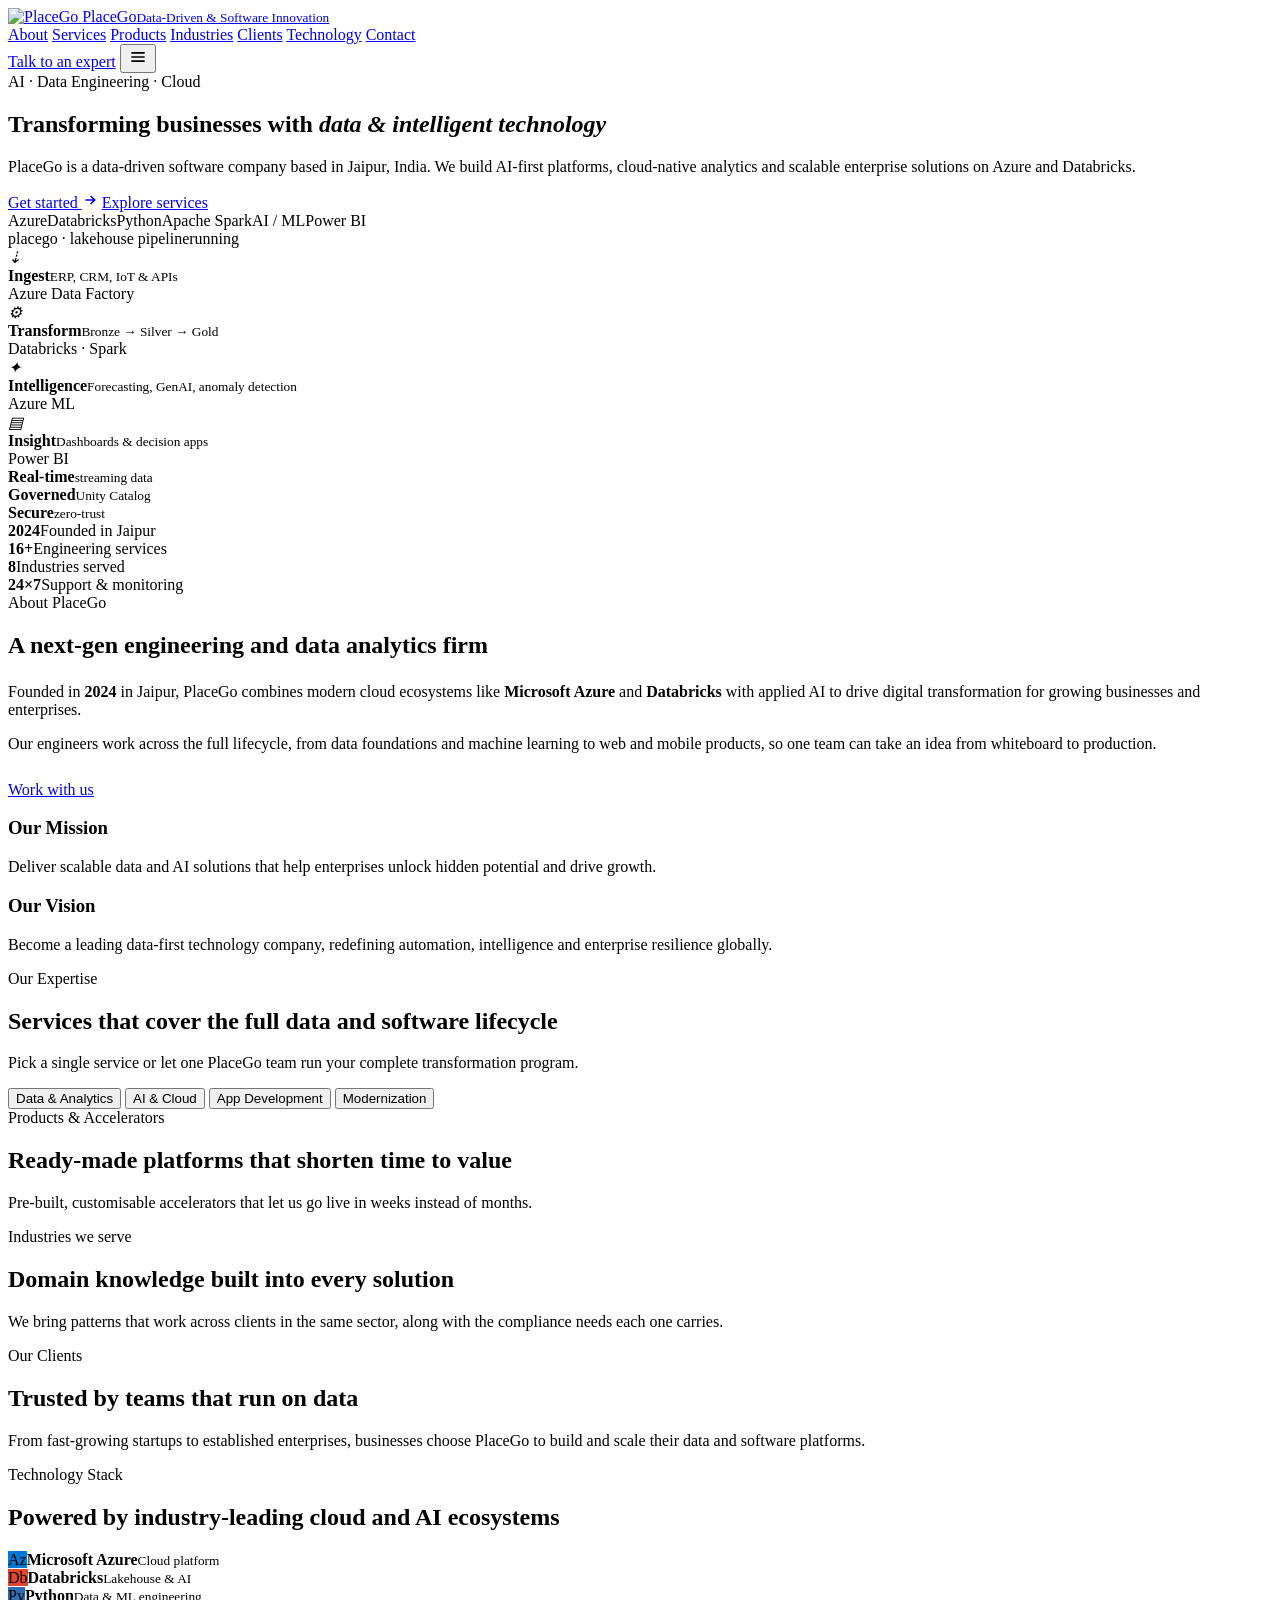
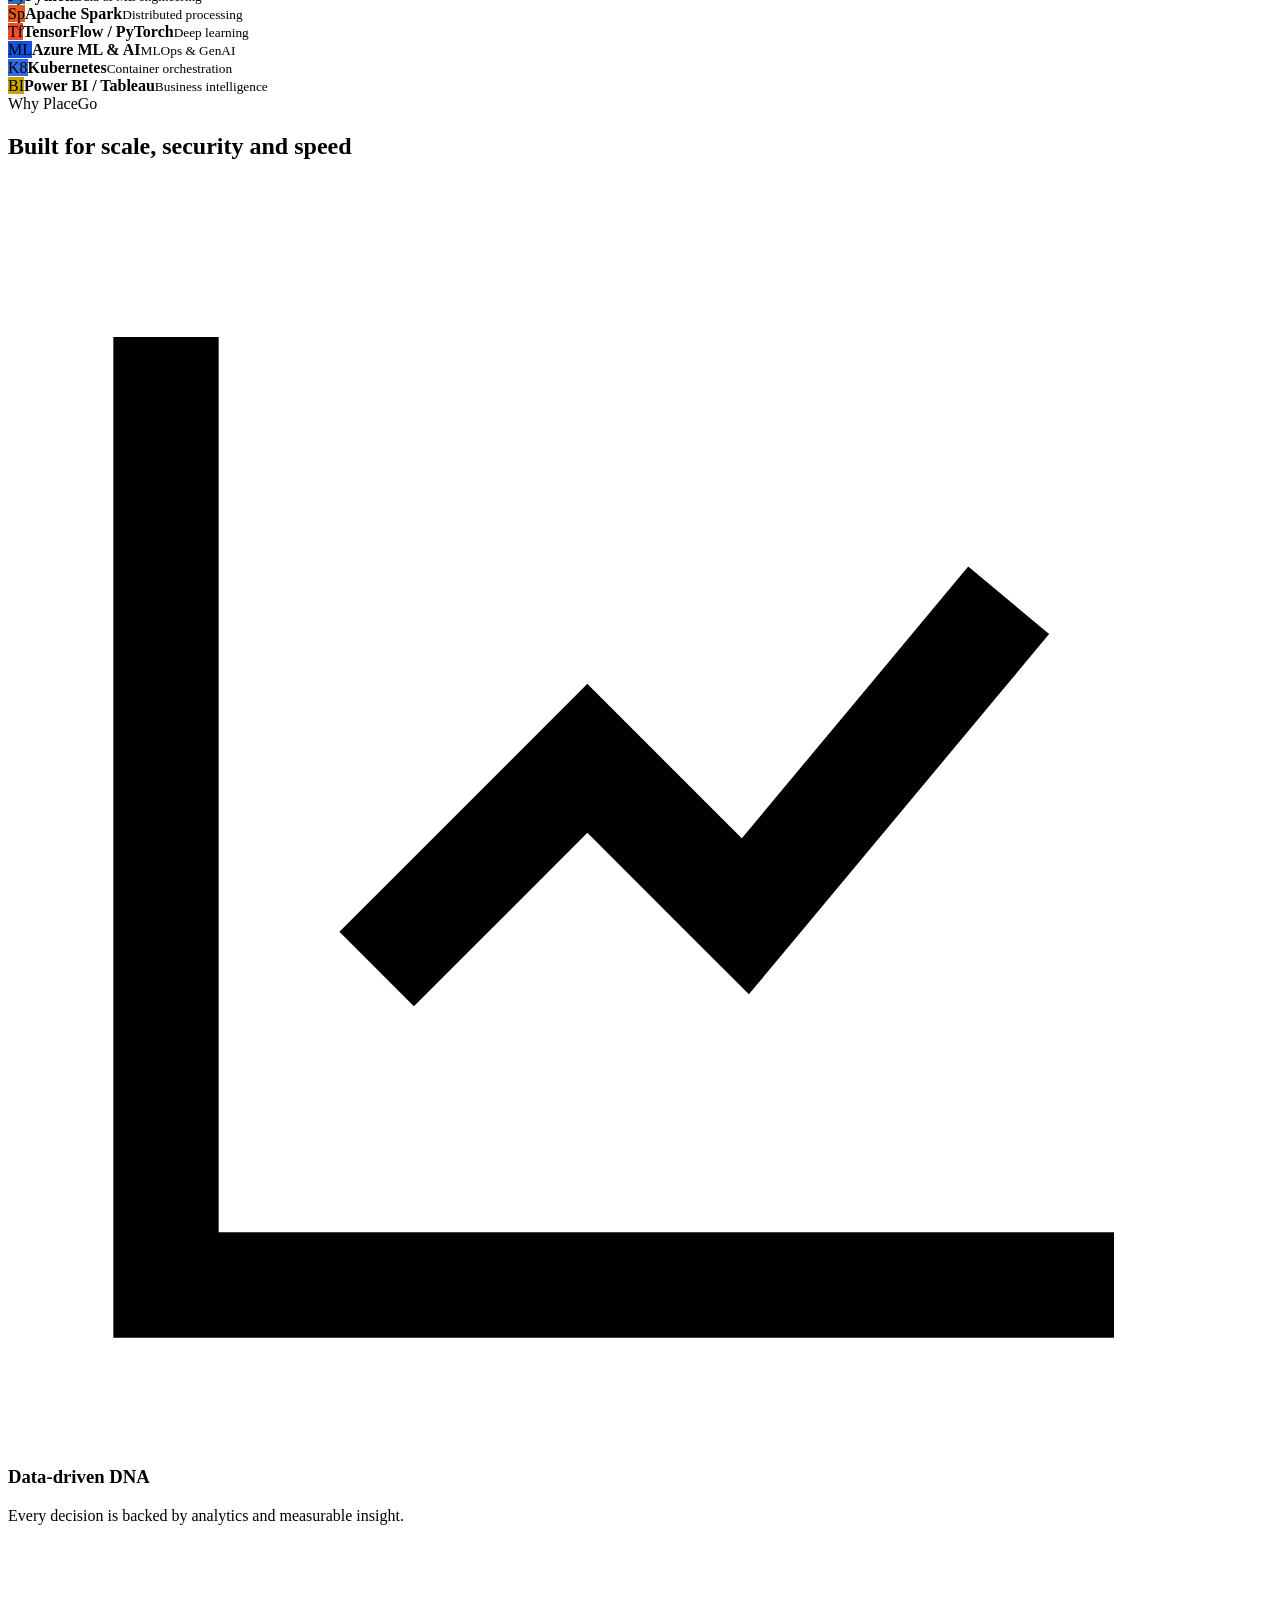
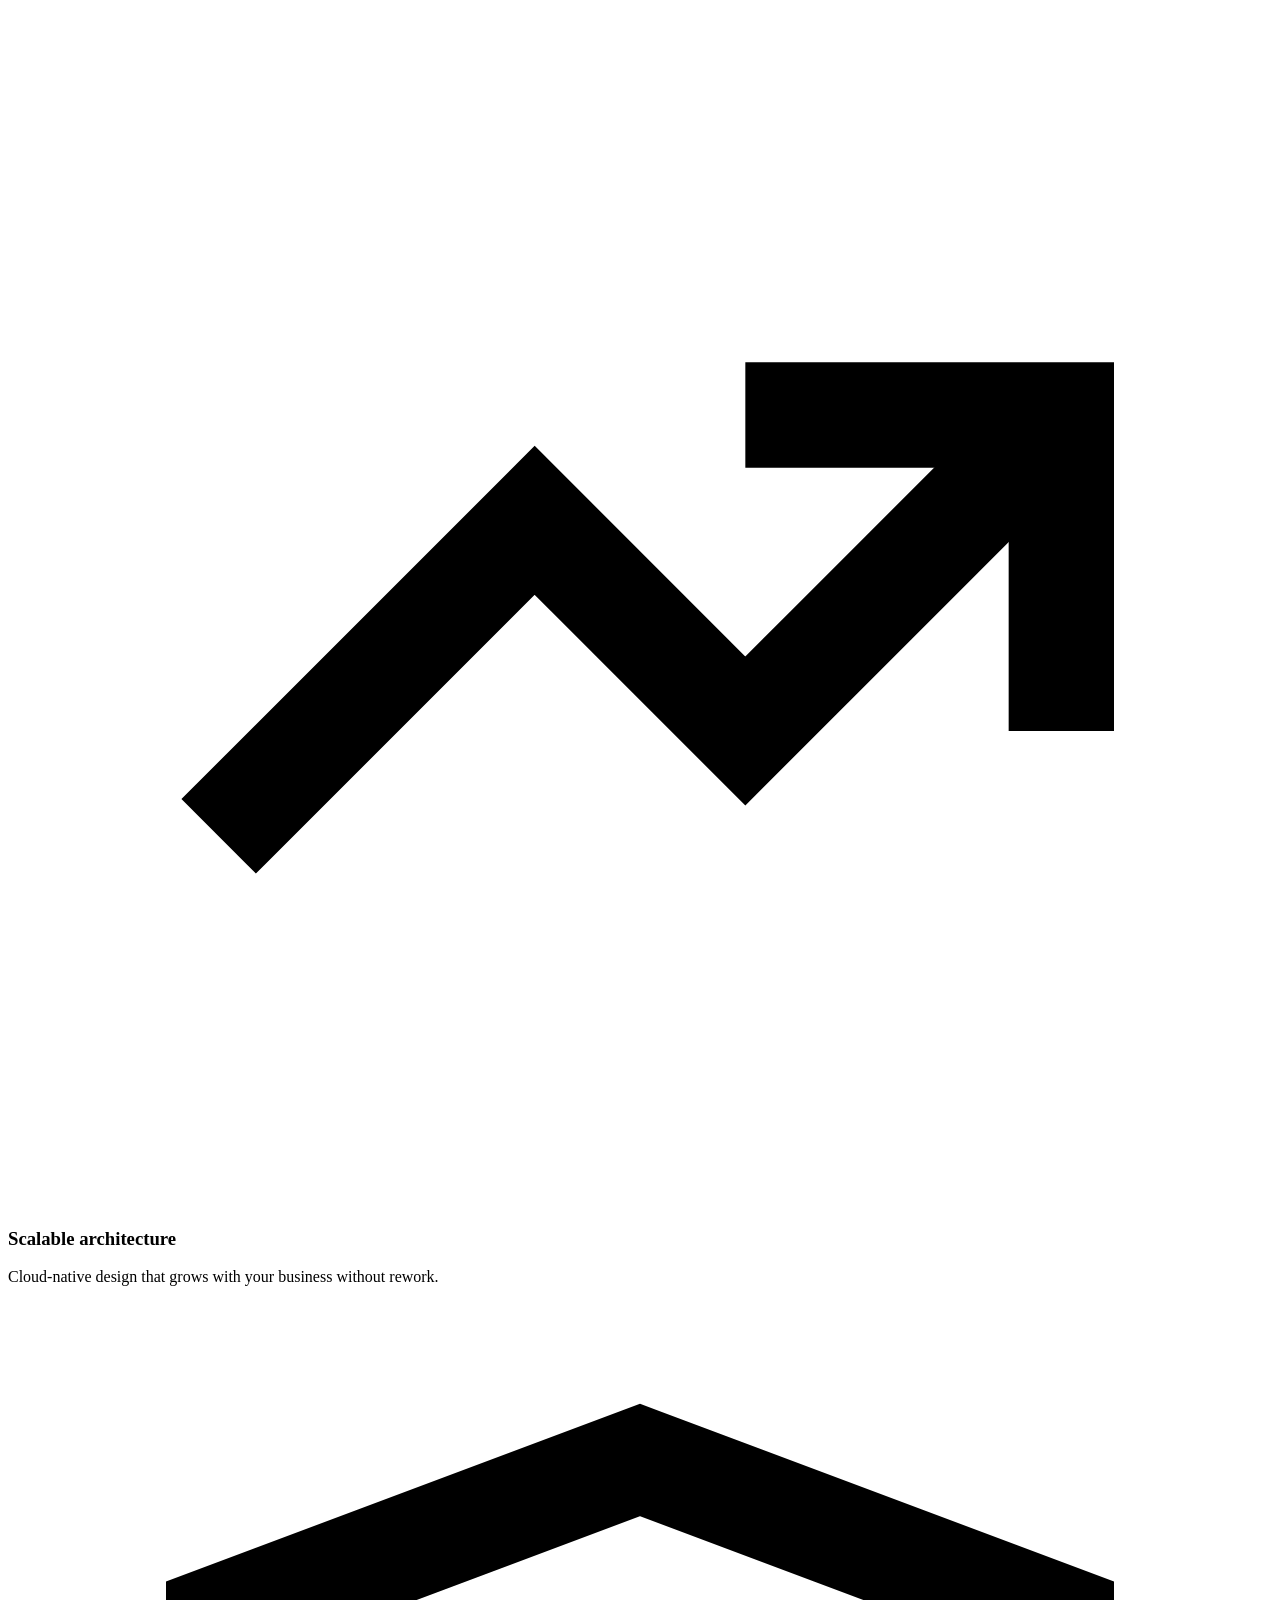
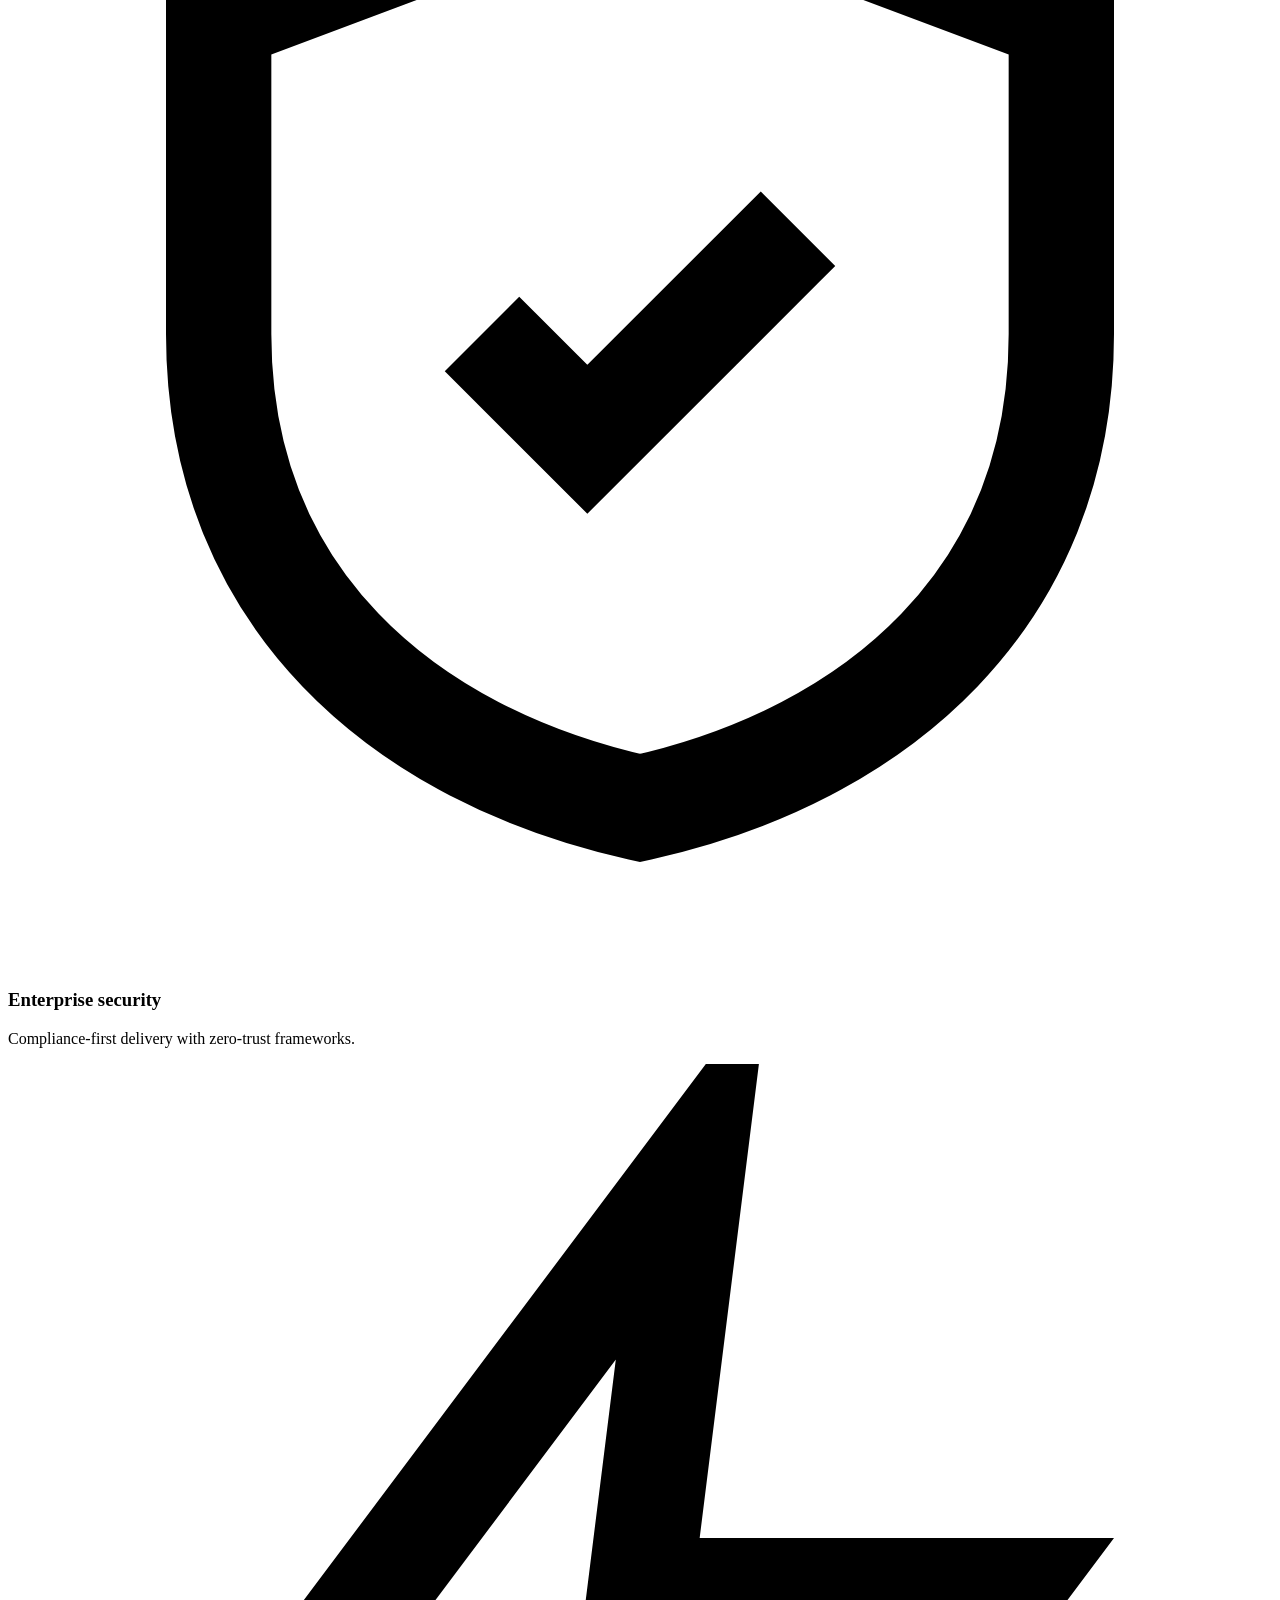
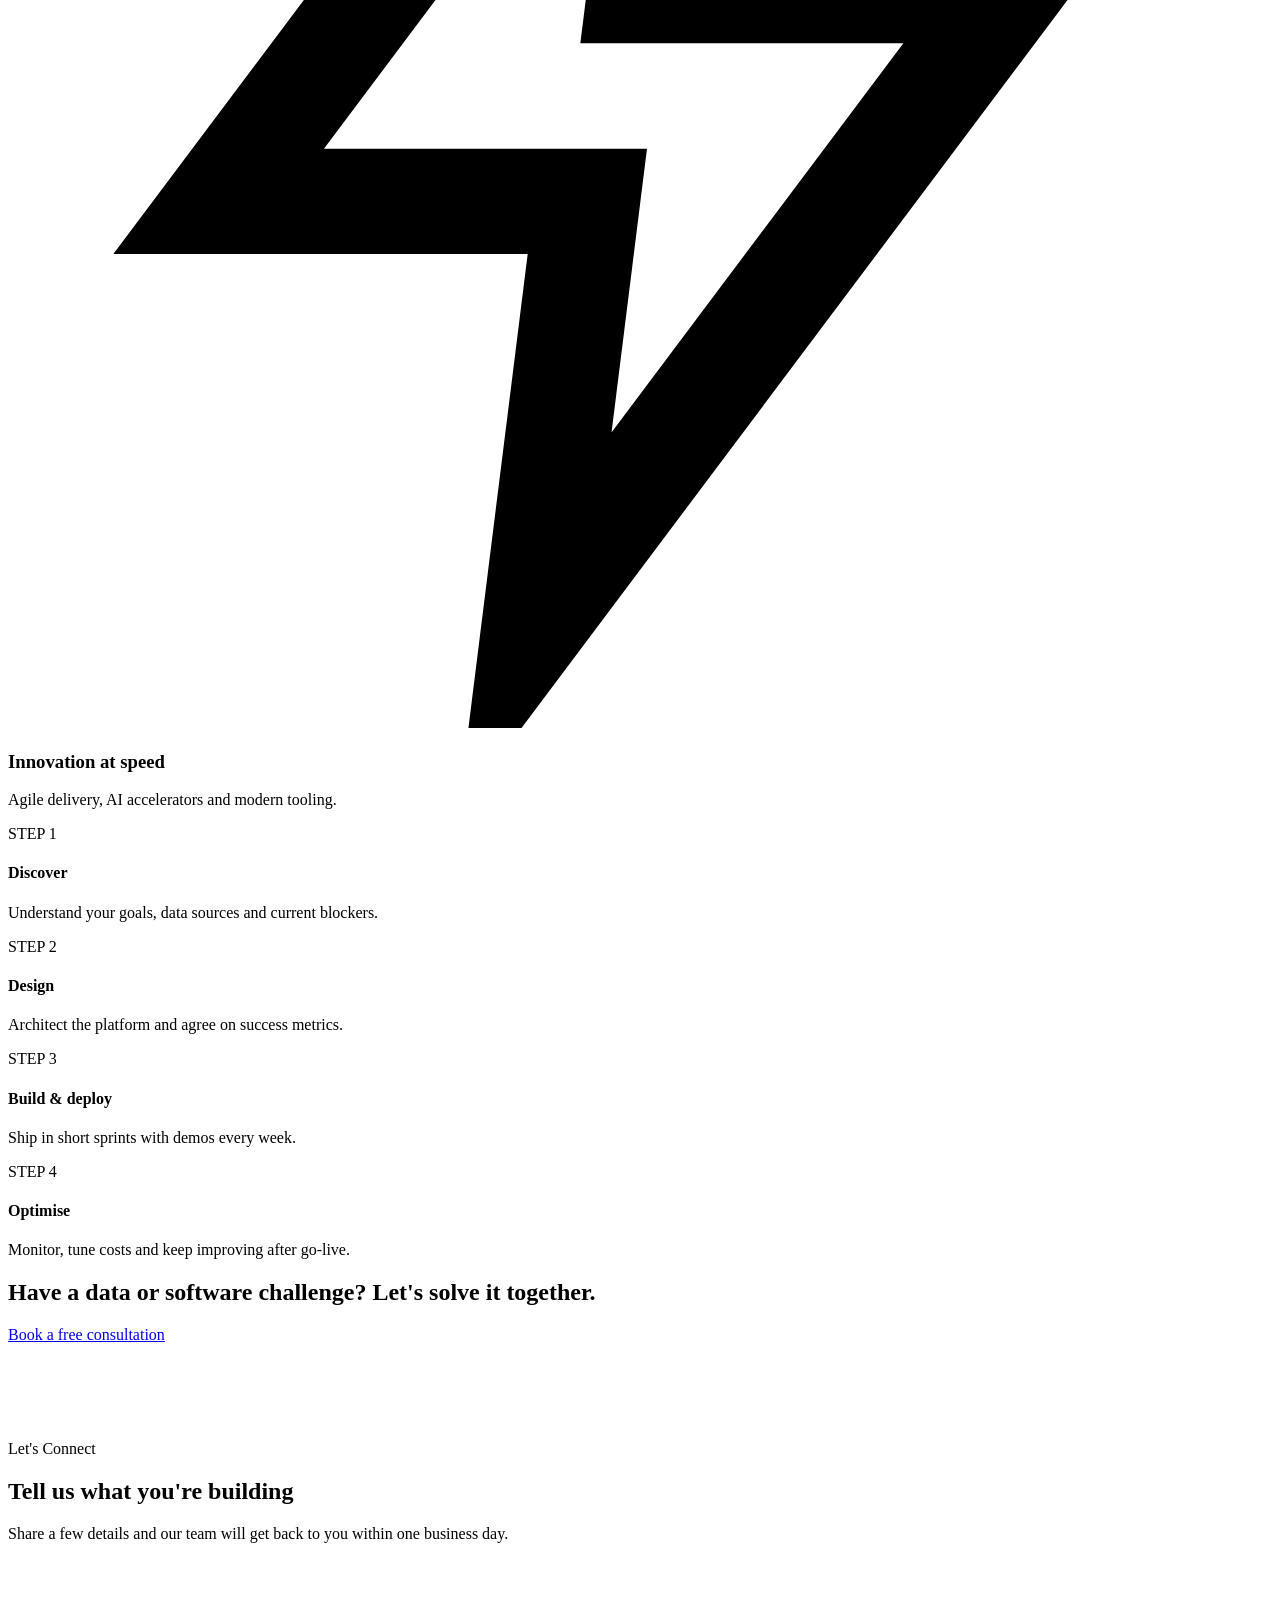
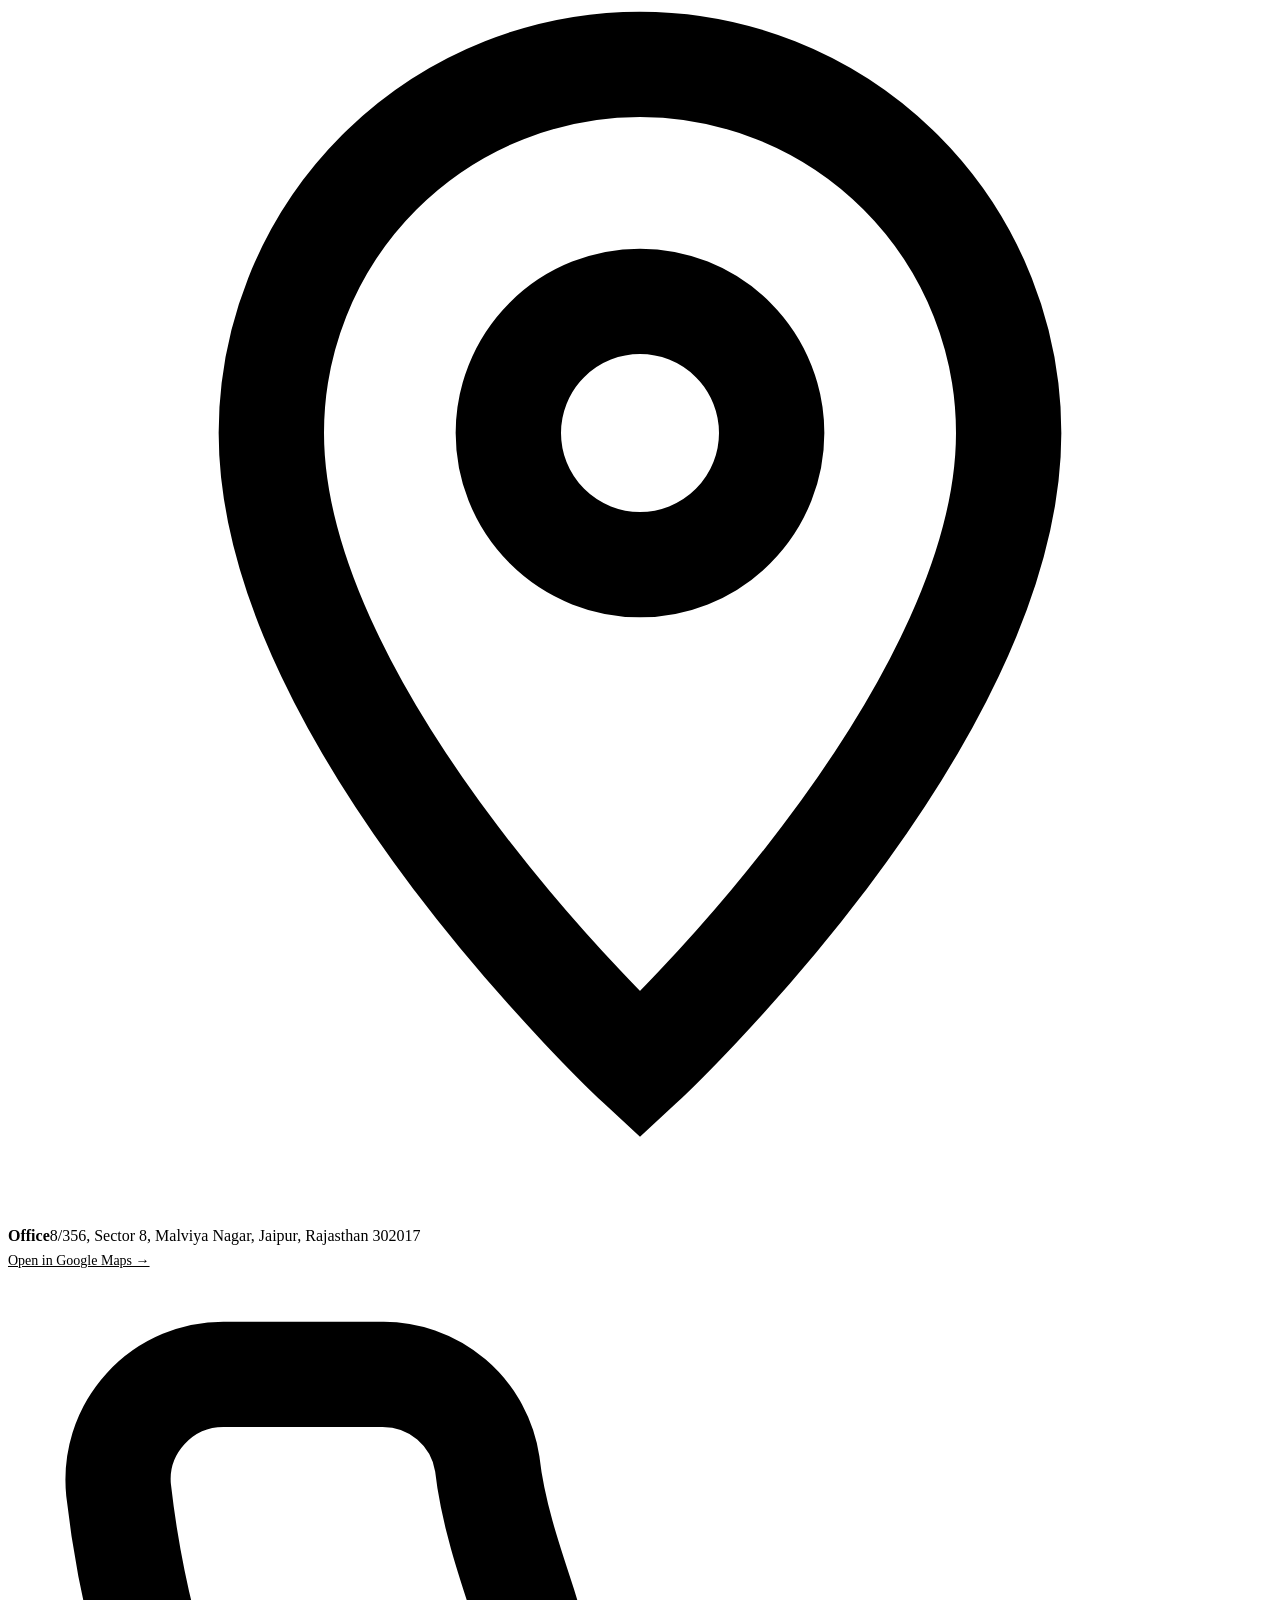
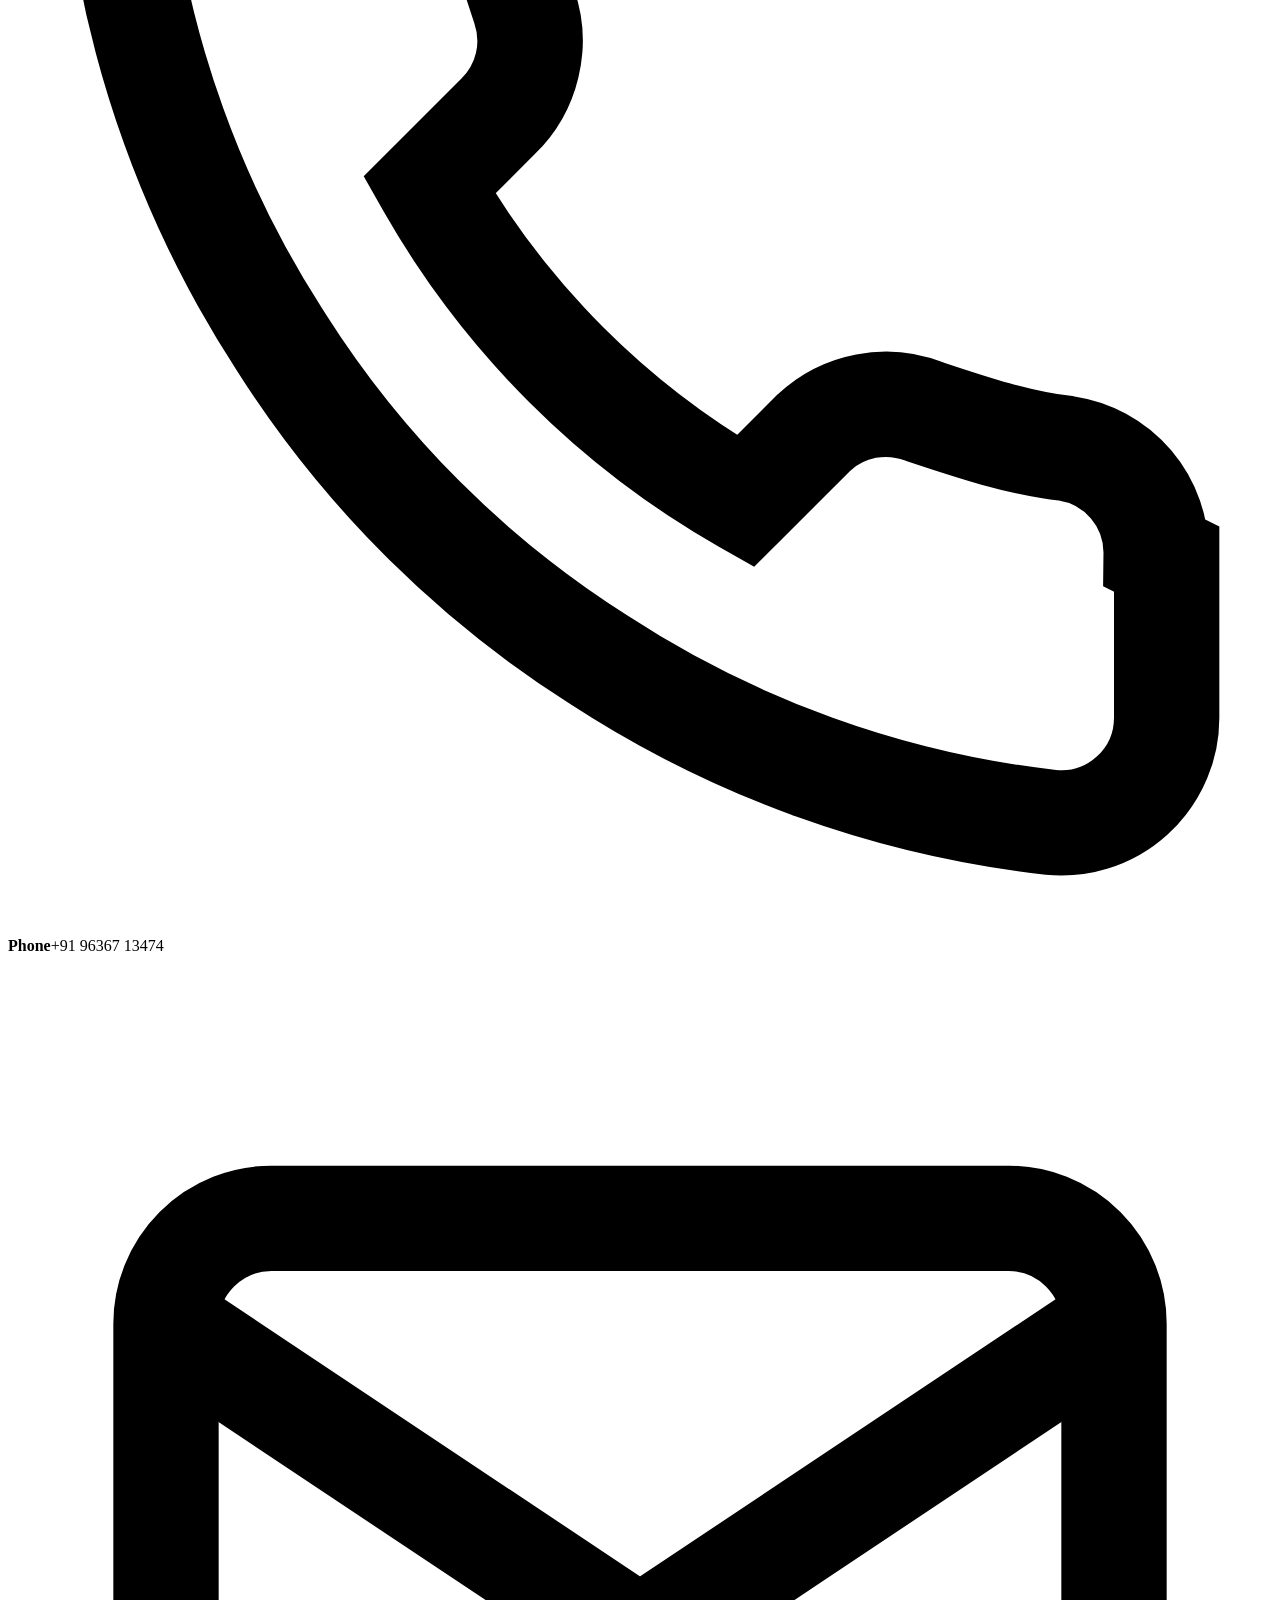
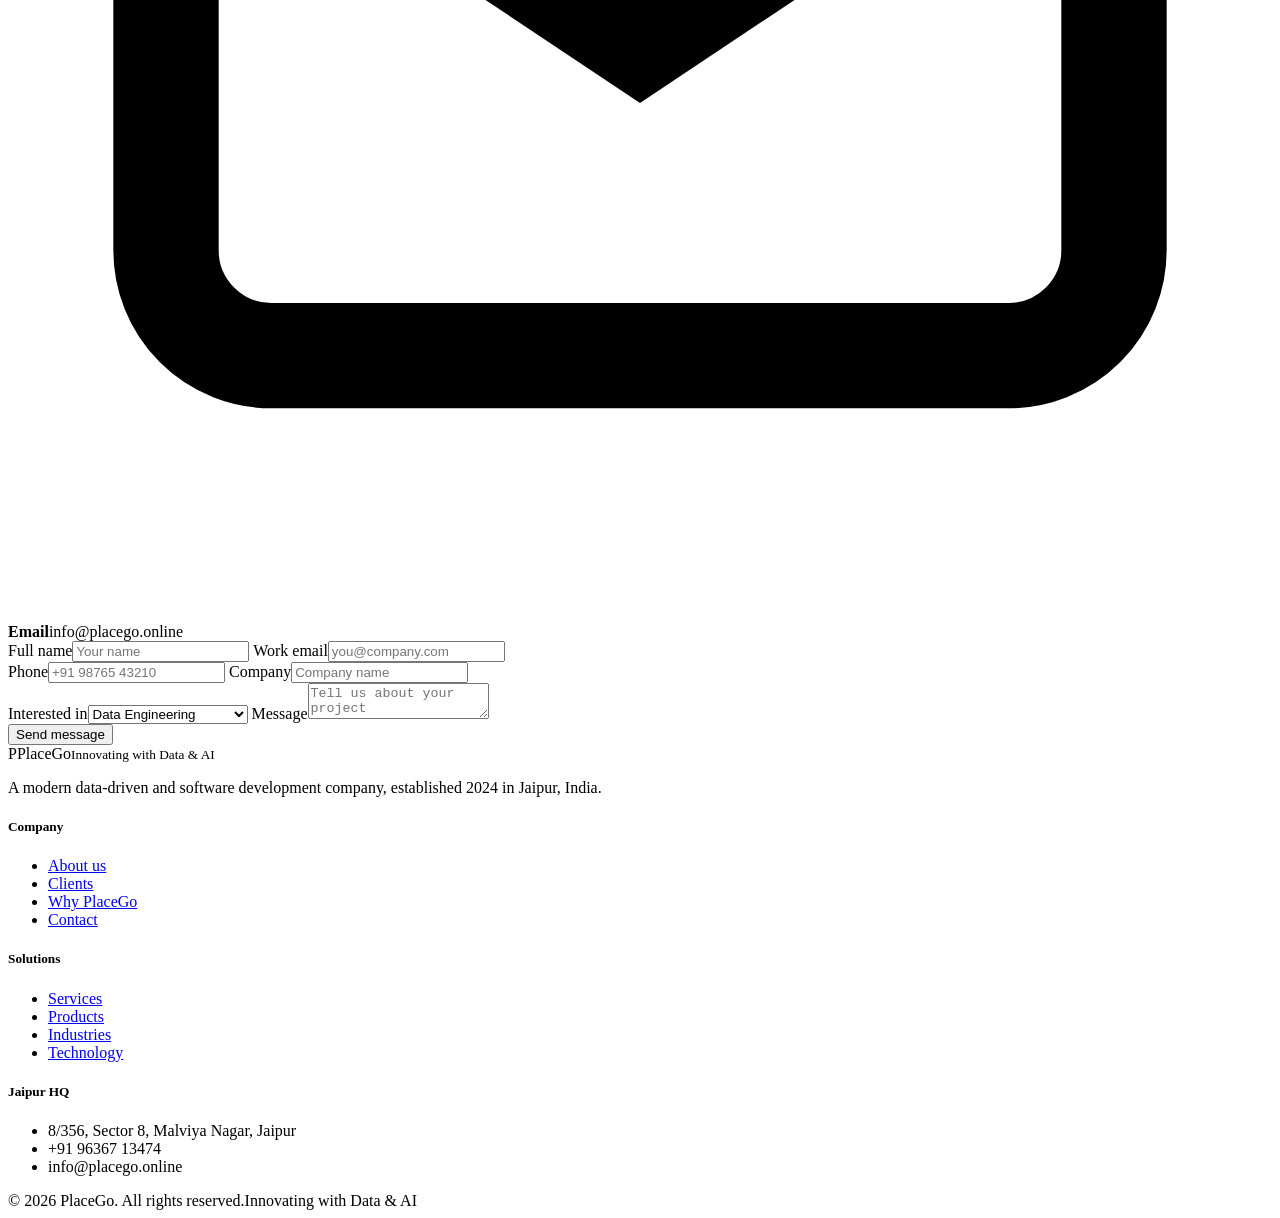
==== index.html @ 92beb4b3 "Add files via upload" ====
<!DOCTYPE html>
<html lang="en">
<head>
<meta charset="UTF-8">
<meta name="viewport" content="width=device-width, initial-scale=1.0">
<title>PlaceGo</title>
<meta name="description" content="PlaceGo is a Jaipur-based data-driven software company offering AI, ML, data engineering, cloud and modern application development services.">
<link rel="preconnect" href="https://fonts.googleapis.com">
<link rel="preconnect" href="https://fonts.gstatic.com" crossorigin>
<link rel="stylesheet" href="https://fonts.googleapis.com/css2?family=Sora:wght@500;600;700;800&family=Plus+Jakarta+Sans:wght@400;500;600;700&family=JetBrains+Mono:wght@500&display=swap">
<link rel="stylesheet" href="css/style.css">
</head>
<body>

<!-- ============ NAV ============ -->
<header class="nav">
  <div class="wrap">
    <a href="#home" class="logo" aria-label="PlaceGo home">
      <img src="assets/logo.png" onerror="this.onerror=null;this.src='https://placego.online/logo.png'" alt="PlaceGo" height="36" style="height:36px;width:auto">
      <span>PlaceGo<small>Data-Driven &amp; Software Innovation</small></span>
    </a>
    <nav class="menu" id="menu">
      <a href="#about">About</a>
      <a href="#services">Services</a>
      <a href="#products">Products</a>
      <a href="#industries">Industries</a>
      <a href="#clients">Clients</a>
      <a href="#tech">Technology</a>
      <a href="#contact">Contact</a>
    </nav>
    <div class="nav-cta">
      <a href="#contact" class="btn btn-primary">Talk to an expert</a>
      <button class="burger" id="burger" aria-label="Open menu" aria-expanded="false">
        <svg width="20" height="20" viewBox="0 0 24 24" fill="none" stroke="currentColor" stroke-width="2"><path d="M4 7h16M4 12h16M4 17h16"/></svg>
      </button>
    </div>
  </div>
</header>

<main>
<!-- ============ HERO ============ -->
<section class="hero" id="home">
  <div class="wrap">
    <div>
      <span class="eyebrow">AI · Data Engineering · Cloud</span>
      <h1>Transforming businesses with <em>data &amp; intelligent technology</em></h1>
      <p class="lead">PlaceGo is a data-driven software company based in Jaipur, India. We build AI-first platforms, cloud-native analytics and scalable enterprise solutions on Azure and Databricks.</p>
      <div class="ctas">
        <a href="#contact" class="btn btn-primary">Get started
          <svg width="16" height="16" viewBox="0 0 24 24" fill="none" stroke="currentColor" stroke-width="2.4"><path d="M5 12h14M13 6l6 6-6 6"/></svg></a>
        <a href="#services" class="btn btn-ghost">Explore services</a>
      </div>
      <div class="chips"><span>Azure</span><span>Databricks</span><span>Python</span><span>Apache Spark</span><span>AI / ML</span><span>Power BI</span></div>
    </div>

    <div class="pipe" aria-label="Illustration of a PlaceGo data pipeline">
      <div class="pipe-top"><span>placego · lakehouse pipeline</span><span class="live">running</span></div>
      <div class="stages">
        <div class="stage"><i>⇣</i><div><b>Ingest</b><small>ERP, CRM, IoT &amp; APIs</small></div><span class="val">Azure Data Factory</span></div>
        <div class="stage"><i>⚙</i><div><b>Transform</b><small>Bronze → Silver → Gold</small></div><span class="val">Databricks · Spark</span></div>
        <div class="stage"><i>✦</i><div><b>Intelligence</b><small>Forecasting, GenAI, anomaly detection</small></div><span class="val">Azure ML</span></div>
        <div class="stage"><i>▤</i><div><b>Insight</b><small>Dashboards &amp; decision apps</small></div><span class="val">Power BI</span></div>
      </div>
      <div class="pipe-foot">
        <div><b>Real-time</b><small>streaming data</small></div>
        <div><b>Governed</b><small>Unity Catalog</small></div>
        <div><b>Secure</b><small>zero-trust</small></div>
      </div>
    </div>
  </div>
</section>

<!-- ============ STATS ============ -->
<section class="stats" aria-label="Company highlights">
  <div class="wrap">
    <div class="stat"><b>2024</b><span>Founded in Jaipur</span></div>
    <div class="stat"><b>16+</b><span>Engineering services</span></div>
    <div class="stat"><b>8</b><span>Industries served</span></div>
    <div class="stat"><b>24×7</b><span>Support &amp; monitoring</span></div>
  </div>
</section>

<!-- ============ ABOUT ============ -->
<section class="sec" id="about">
  <div class="wrap about-grid">
    <div>
      <div class="sec-head" style="margin-bottom:24px">
        <span class="eyebrow">About PlaceGo</span>
        <h2>A next-gen engineering and data analytics firm</h2>
      </div>
      <div class="about-copy">
        <p>Founded in <strong>2024</strong> in Jaipur, PlaceGo combines modern cloud ecosystems like <strong>Microsoft Azure</strong> and <strong>Databricks</strong> with applied AI to drive digital transformation for growing businesses and enterprises.</p>
        <p>Our engineers work across the full lifecycle, from data foundations and machine learning to web and mobile products, so one team can take an idea from whiteboard to production.</p>
      </div>
      <div style="margin-top:28px"><a href="#contact" class="btn btn-outline">Work with us</a></div>
    </div>
    <div class="mv">
      <div class="mv-card dark">
        <h3>Our Mission</h3>
        <p>Deliver scalable data and AI solutions that help enterprises unlock hidden potential and drive growth.</p>
      </div>
      <div class="mv-card">
        <h3>Our Vision</h3>
        <p>Become a leading data-first technology company, redefining automation, intelligence and enterprise resilience globally.</p>
      </div>
    </div>
  </div>
</section>

<!-- ============ SERVICES ============ -->
<section class="sec services" id="services">
  <div class="wrap">
    <div class="sec-head">
      <span class="eyebrow">Our Expertise</span>
      <h2>Services that cover the full data and software lifecycle</h2>
      <p>Pick a single service or let one PlaceGo team run your complete transformation program.</p>
    </div>
    <div class="tabs" role="tablist" aria-label="Service categories">
      <button class="tab" role="tab" aria-selected="true" data-tab="data">Data &amp; Analytics</button>
      <button class="tab" role="tab" aria-selected="false" data-tab="ai">AI &amp; Cloud</button>
      <button class="tab" role="tab" aria-selected="false" data-tab="app">App Development</button>
      <button class="tab" role="tab" aria-selected="false" data-tab="mod">Modernization</button>
    </div>
    <div id="svc-panels"></div>
  </div>
</section>

<!-- ============ PRODUCTS ============ -->
<section class="sec" id="products">
  <div class="wrap">
    <div class="sec-head">
      <span class="eyebrow">Products &amp; Accelerators</span>
      <h2>Ready-made platforms that shorten time to value</h2>
      <p>Pre-built, customisable accelerators that let us go live in weeks instead of months.</p>
    </div>
    <div class="prod-grid" id="prod-grid"></div>
  </div>
</section>

<!-- ============ INDUSTRIES ============ -->
<section class="sec industries" id="industries">
  <div class="wrap">
    <div class="sec-head">
      <span class="eyebrow">Industries we serve</span>
      <h2>Domain knowledge built into every solution</h2>
      <p>We bring patterns that work across clients in the same sector, along with the compliance needs each one carries.</p>
    </div>
    <div class="ind-grid" id="ind-grid"></div>
  </div>
</section>

<!-- ============ CLIENTS ============ -->
<section class="sec" id="clients">
  <div class="wrap">
    <div class="sec-head">
      <span class="eyebrow">Our Clients</span>
      <h2>Trusted by teams that run on data</h2>
      <p>From fast-growing startups to established enterprises, businesses choose PlaceGo to build and scale their data and software platforms.</p>
    </div>
  </div>
  <div class="marquee" aria-label="Client logos">
    <div class="marquee-track" id="clients-track"></div>
  </div>
  <div class="wrap">
        <div class="quote-grid" id="quote-grid"></div>
  </div>
</section>

<!-- ============ TECH ============ -->
<section class="sec tech" id="tech">
  <div class="wrap">
    <div class="sec-head">
      <span class="eyebrow">Technology Stack</span>
      <h2>Powered by industry-leading cloud and AI ecosystems</h2>
    </div>
    <div class="tech-grid">
      <div class="tech-item"><span class="dot" style="background:#0078D4">Az</span><span><b>Microsoft Azure</b><small>Cloud platform</small></span></div>
      <div class="tech-item"><span class="dot" style="background:#E2462F">Db</span><span><b>Databricks</b><small>Lakehouse &amp; AI</small></span></div>
      <div class="tech-item"><span class="dot" style="background:#2F6DB5">Py</span><span><b>Python</b><small>Data &amp; ML engineering</small></span></div>
      <div class="tech-item"><span class="dot" style="background:#E25A1C">Sp</span><span><b>Apache Spark</b><small>Distributed processing</small></span></div>
      <div class="tech-item"><span class="dot" style="background:#EE4C2C">Tf</span><span><b>TensorFlow / PyTorch</b><small>Deep learning</small></span></div>
      <div class="tech-item"><span class="dot" style="background:#1453E0">ML</span><span><b>Azure ML &amp; AI</b><small>MLOps &amp; GenAI</small></span></div>
      <div class="tech-item"><span class="dot" style="background:#326CE5">K8</span><span><b>Kubernetes</b><small>Container orchestration</small></span></div>
      <div class="tech-item"><span class="dot" style="background:#C9A400">BI</span><span><b>Power BI / Tableau</b><small>Business intelligence</small></span></div>
    </div>
  </div>
</section>

<!-- ============ WHY ============ -->
<section class="sec" id="why">
  <div class="wrap">
    <div class="sec-head">
      <span class="eyebrow">Why PlaceGo</span>
      <h2>Built for scale, security and speed</h2>
    </div>
    <div class="why-grid">
      <div class="why"><div class="ico"><svg viewBox="0 0 24 24" fill="none" stroke="currentColor" stroke-width="2"><path d="M3 3v18h18"/><path d="M7 15l4-4 3 3 5-6"/></svg></div><h3>Data-driven DNA</h3><p>Every decision is backed by analytics and measurable insight.</p></div>
      <div class="why"><div class="ico"><svg viewBox="0 0 24 24" fill="none" stroke="currentColor" stroke-width="2"><path d="M4 17l6-6 4 4 6-6"/><path d="M14 9h6v6"/></svg></div><h3>Scalable architecture</h3><p>Cloud-native design that grows with your business without rework.</p></div>
      <div class="why"><div class="ico"><svg viewBox="0 0 24 24" fill="none" stroke="currentColor" stroke-width="2"><path d="M12 3l8 3v6c0 5-3.5 8-8 9-4.5-1-8-4-8-9V6z"/><path d="M9 12l2 2 4-4"/></svg></div><h3>Enterprise security</h3><p>Compliance-first delivery with zero-trust frameworks.</p></div>
      <div class="why"><div class="ico"><svg viewBox="0 0 24 24" fill="none" stroke="currentColor" stroke-width="2"><path d="M13 2L4 14h7l-1 8 9-12h-7z"/></svg></div><h3>Innovation at speed</h3><p>Agile delivery, AI accelerators and modern tooling.</p></div>
    </div>

    <div class="process" aria-label="How we work">
      <div class="step"><span class="n">STEP 1</span><h4>Discover</h4><p>Understand your goals, data sources and current blockers.</p></div>
      <div class="step"><span class="n">STEP 2</span><h4>Design</h4><p>Architect the platform and agree on success metrics.</p></div>
      <div class="step"><span class="n">STEP 3</span><h4>Build &amp; deploy</h4><p>Ship in short sprints with demos every week.</p></div>
      <div class="step"><span class="n">STEP 4</span><h4>Optimise</h4><p>Monitor, tune costs and keep improving after go-live.</p></div>
    </div>
  </div>
</section>

<!-- ============ CTA ============ -->
<section style="padding-block:0 96px">
  <div class="wrap">
    <div class="cta-band">
      <h2>Have a data or software challenge? Let's solve it together.</h2>
      <a href="#contact" class="btn">Book a free consultation</a>
    </div>
  </div>
</section>

<!-- ============ CONTACT ============ -->
<section class="sec services" id="contact">
  <div class="wrap">
    <div class="sec-head">
      <span class="eyebrow">Let's Connect</span>
      <h2>Tell us what you're building</h2>
      <p>Share a few details and our team will get back to you within one business day.</p>
    </div>
    <div class="contact-grid">
      <div class="info">
        <div class="info-row"><span class="ico"><svg viewBox="0 0 24 24" fill="none" stroke="currentColor" stroke-width="2"><path d="M12 21s-7-6.5-7-12a7 7 0 1 1 14 0c0 5.5-7 12-7 12z"/><circle cx="12" cy="9" r="2.5"/></svg></span><div><b>Office</b><span>8/356, Sector 8, Malviya Nagar, Jaipur, Rajasthan 302017</span><div style="margin-top:6px"><a href="https://maps.google.com/?q=8/356+Sector+8+Malviya+Nagar+Jaipur" target="_blank" rel="noopener" style="color:var(--blue);font-size:14px;user-select:auto">Open in Google Maps →</a></div></div></div>
        <div class="info-row"><span class="ico"><svg viewBox="0 0 24 24" fill="none" stroke="currentColor" stroke-width="2"><path d="M22 16.9v3a2 2 0 0 1-2.2 2 19.8 19.8 0 0 1-8.6-3.1 19.5 19.5 0 0 1-6-6A19.8 19.8 0 0 1 2.1 4.2 2 2 0 0 1 4.1 2h3a2 2 0 0 1 2 1.7c.1.9.4 1.8.7 2.7a2 2 0 0 1-.5 2.1L8 9.8a16 16 0 0 0 6 6l1.3-1.3a2 2 0 0 1 2.1-.4c.9.3 1.8.6 2.7.7a2 2 0 0 1 1.7 2z"/></svg></span><div><b>Phone</b><span>+91 96367 13474</span></div></div>
        <div class="info-row"><span class="ico"><svg viewBox="0 0 24 24" fill="none" stroke="currentColor" stroke-width="2"><rect x="3" y="5" width="18" height="14" rx="2"/><path d="M3 7l9 6 9-6"/></svg></span><div><b>Email</b><span>info@placego.online</span></div></div>
      </div>
      <form class="card" id="contact-form" novalidate>
        <div class="row2">
          <label for="f-name">Full name<input id="f-name" name="name" required placeholder="Your name"></label>
          <label for="f-email">Work email<input id="f-email" name="email" type="email" required placeholder="you@company.com"></label>
        </div>
        <div class="row2">
          <label for="f-phone">Phone<input id="f-phone" name="phone" type="tel" placeholder="+91 98765 43210"></label>
          <label for="f-company">Company<input id="f-company" name="company" placeholder="Company name"></label>
        </div>
        <label for="f-service">Interested in<select id="f-service" name="service">
          <option>Data Engineering</option><option>AI / Machine Learning</option><option>Cloud &amp; DevOps</option><option>Web &amp; Mobile Apps</option><option>Products / Accelerators</option><option>Something else</option>
        </select></label>
        <div style="position:absolute;left:-9999px" aria-hidden="true"><label for="f-website">Website<input id="f-website" name="website" tabindex="-1" autocomplete="off"></label></div>
        <label for="f-msg">Message<textarea id="f-msg" name="message" required placeholder="Tell us about your project"></textarea></label>
        <div style="display:flex;gap:14px;align-items:center;flex-wrap:wrap">
          <button class="btn btn-primary" type="submit">Send message</button>
          <span class="form-msg" id="form-msg" role="status"></span>
        </div>
      </form>
    </div>
  </div>
</section>
</main>

<!-- ============ FOOTER ============ -->
<footer class="site">
  <div class="wrap">
    <div class="foot-grid">
      <div class="foot-about">
        <span class="logo"><span class="logo-mark">P</span><span>PlaceGo<small>Innovating with Data &amp; AI</small></span></span>
        <p>A modern data-driven and software development company, established 2024 in Jaipur, India.</p>
      </div>
      <div><h5>Company</h5><ul><li><a href="#about">About us</a></li><li><a href="#clients">Clients</a></li><li><a href="#why">Why PlaceGo</a></li><li><a href="#contact">Contact</a></li></ul></div>
      <div><h5>Solutions</h5><ul><li><a href="#services">Services</a></li><li><a href="#products">Products</a></li><li><a href="#industries">Industries</a></li><li><a href="#tech">Technology</a></li></ul></div>
      <div><h5>Jaipur HQ</h5><ul><li>8/356, Sector 8, Malviya Nagar, Jaipur</li><li>+91 96367 13474</li><li>info@placego.online</li></ul></div>
    </div>
    <div class="foot-bot"><span>© <span id="yr">2026</span> PlaceGo. All rights reserved.</span><span>Innovating with Data &amp; AI</span></div>
  </div>
</footer>

<script src="js/config.js"></script>
<script src="js/main.js"></script>

</body>
</html>
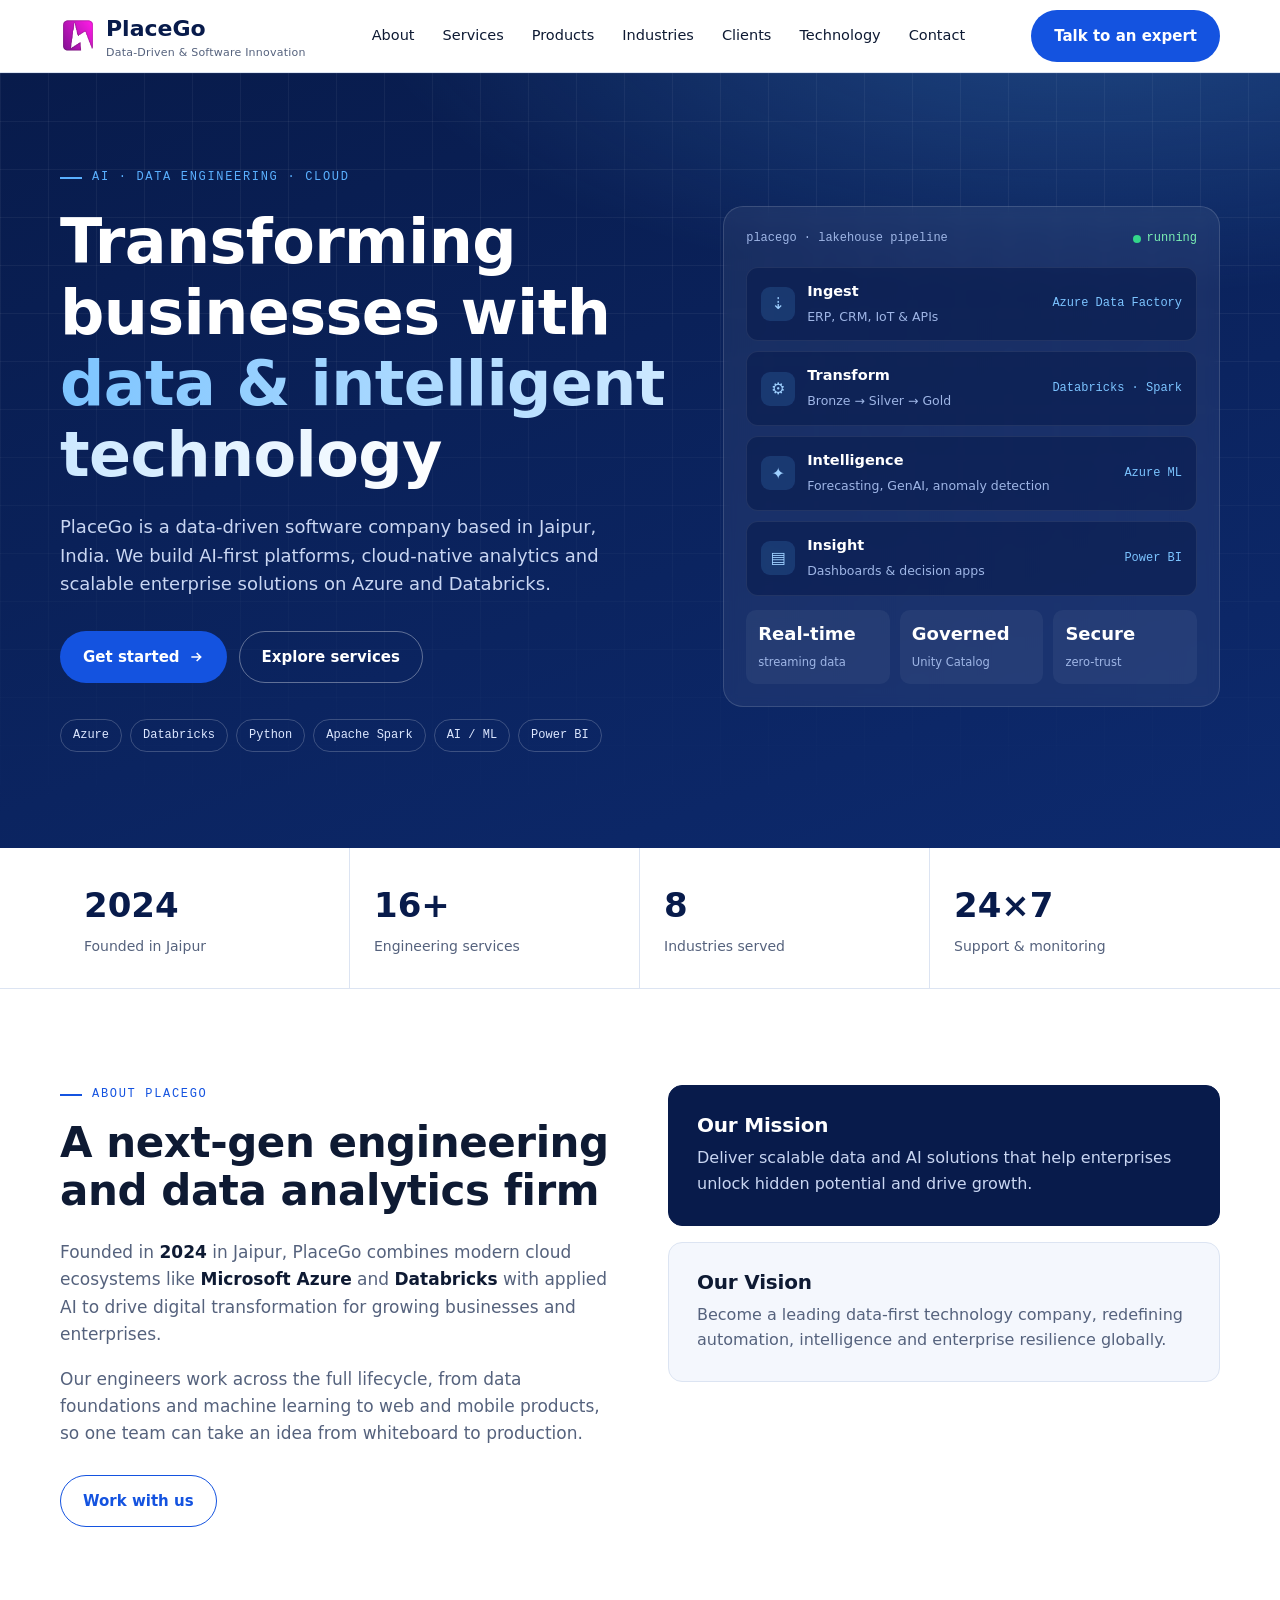
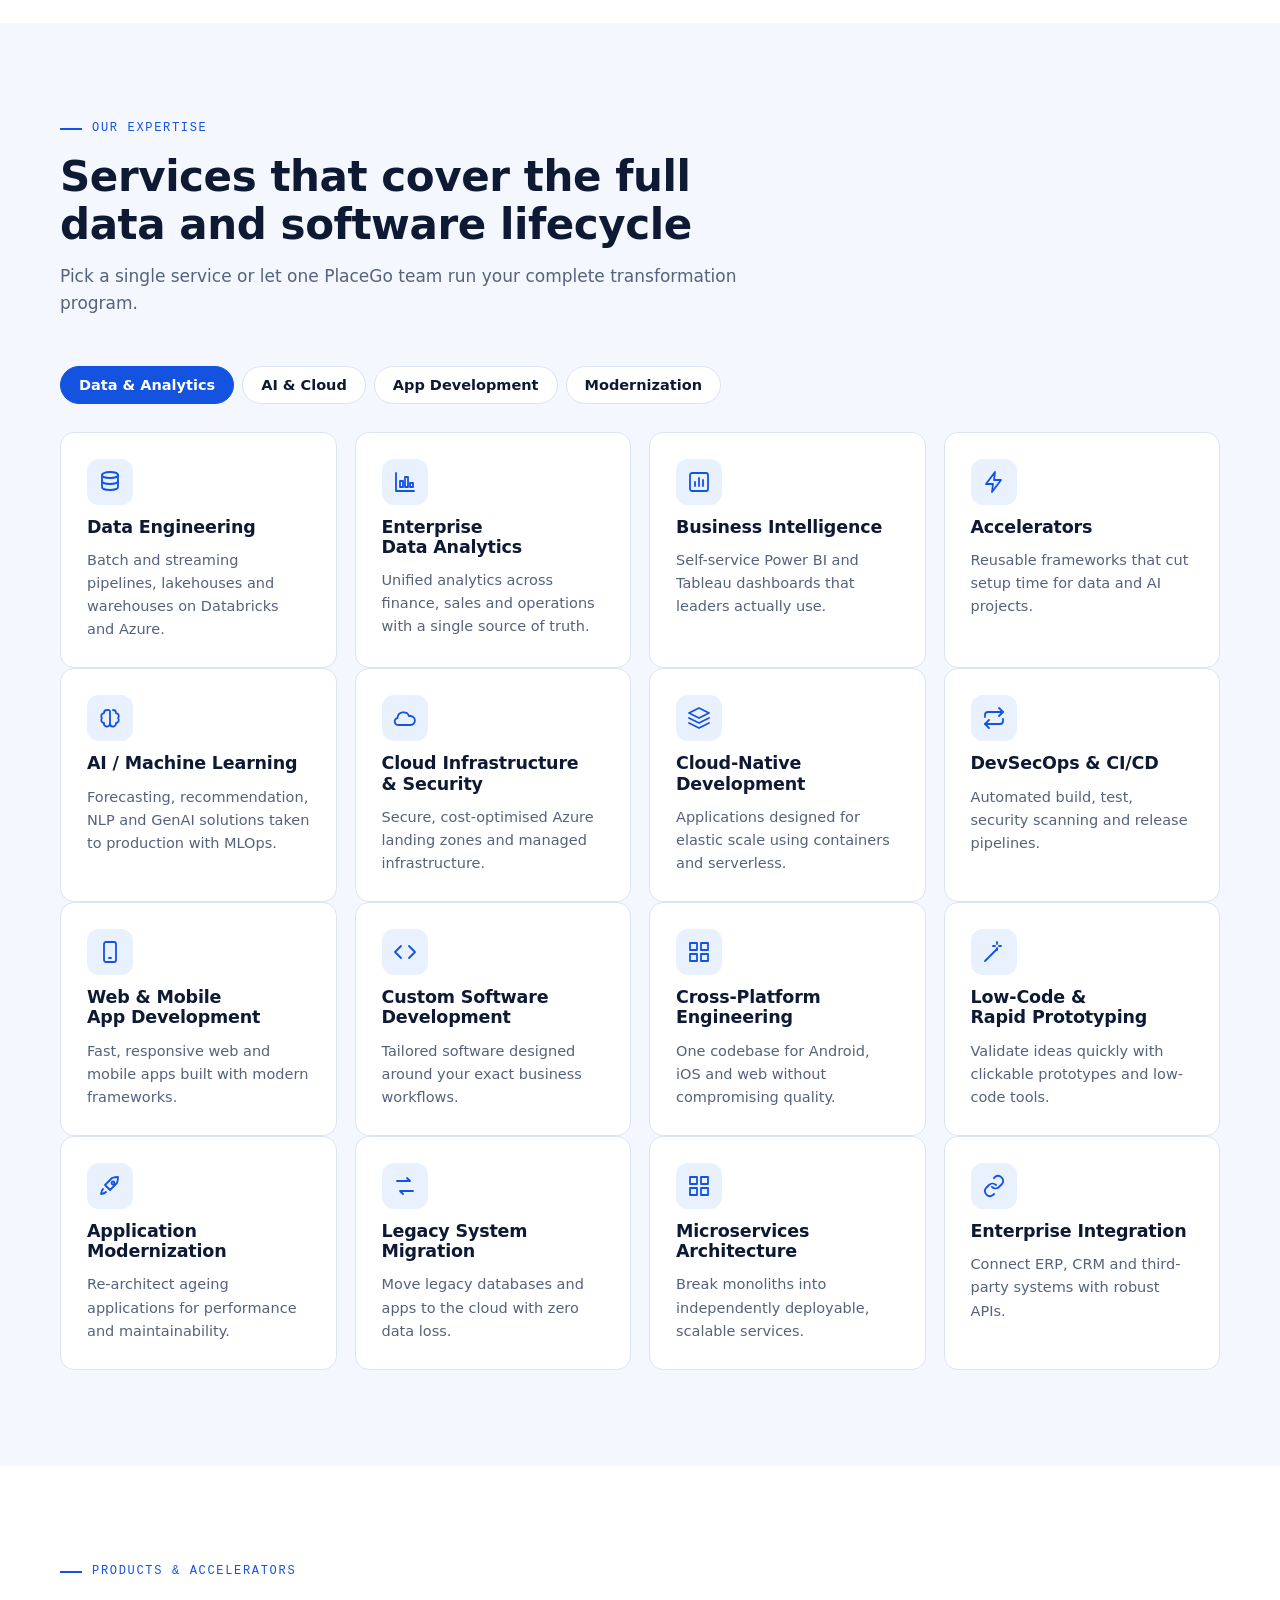
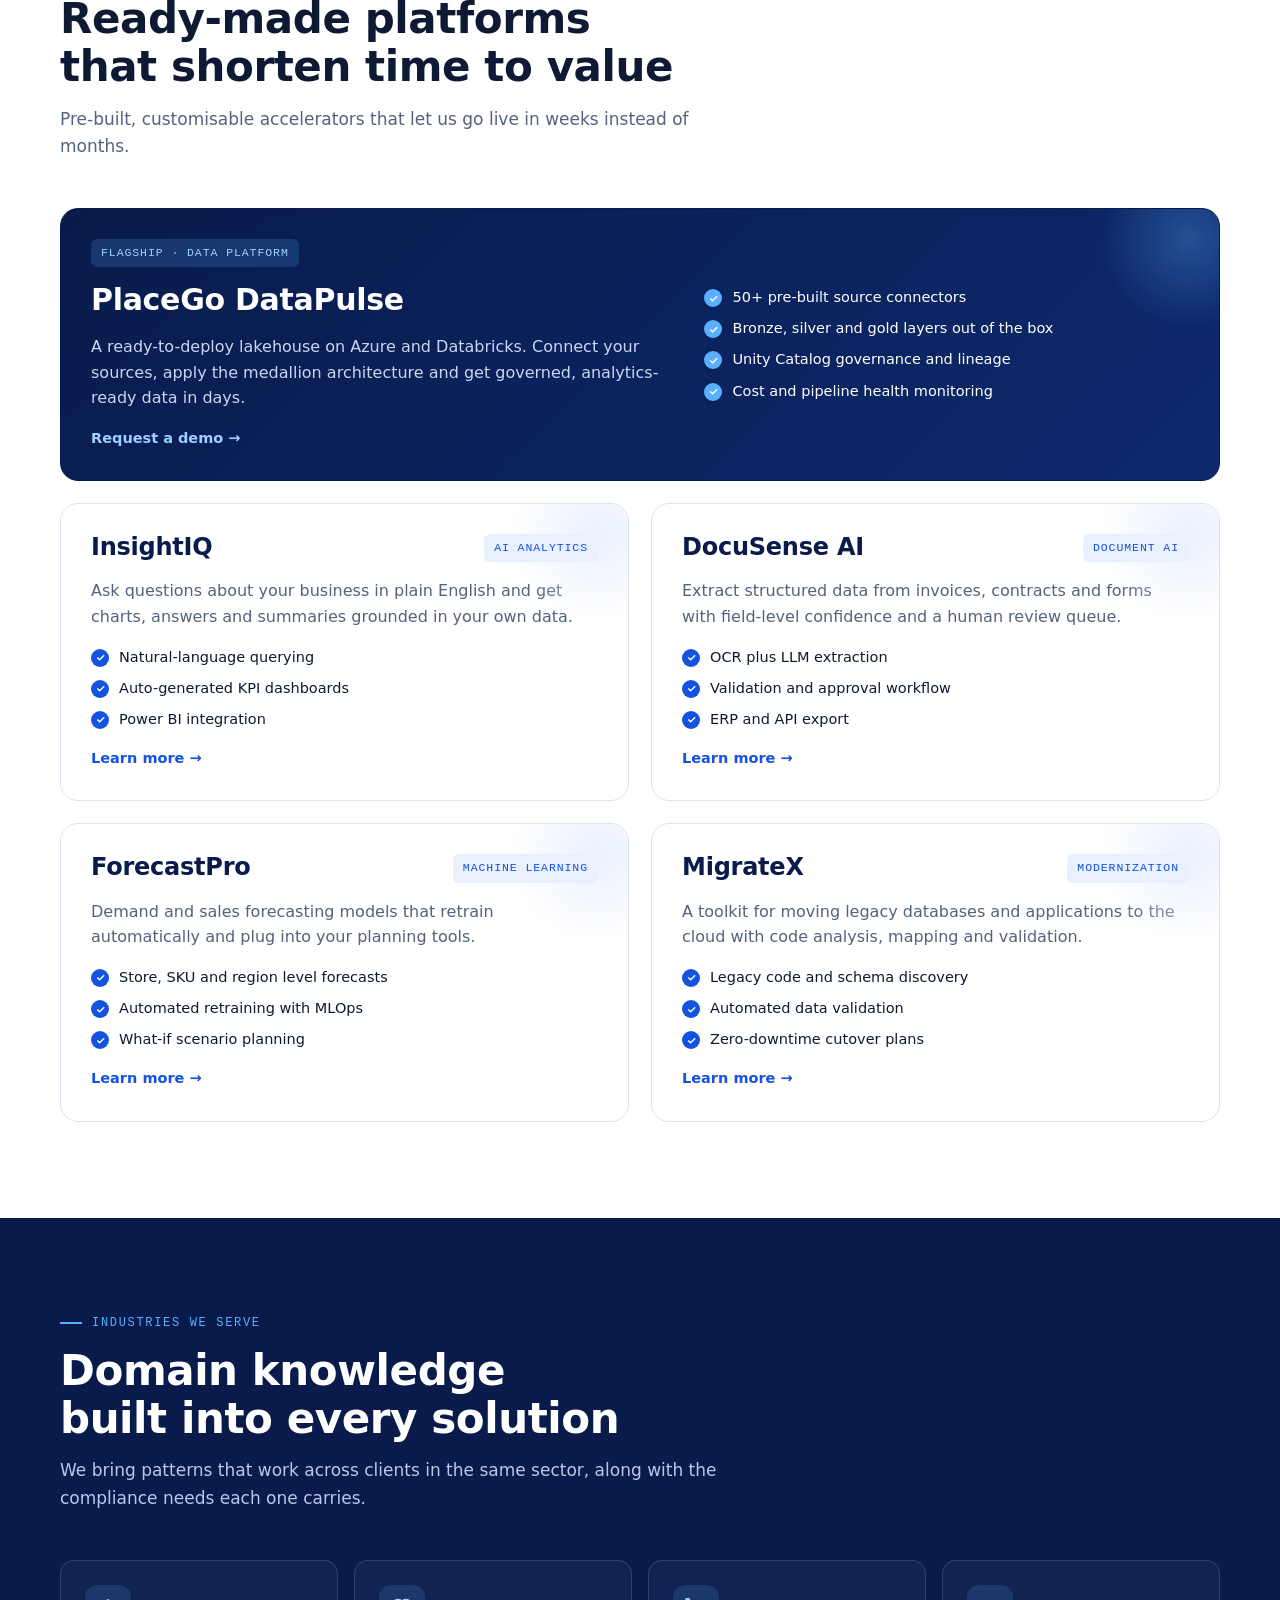
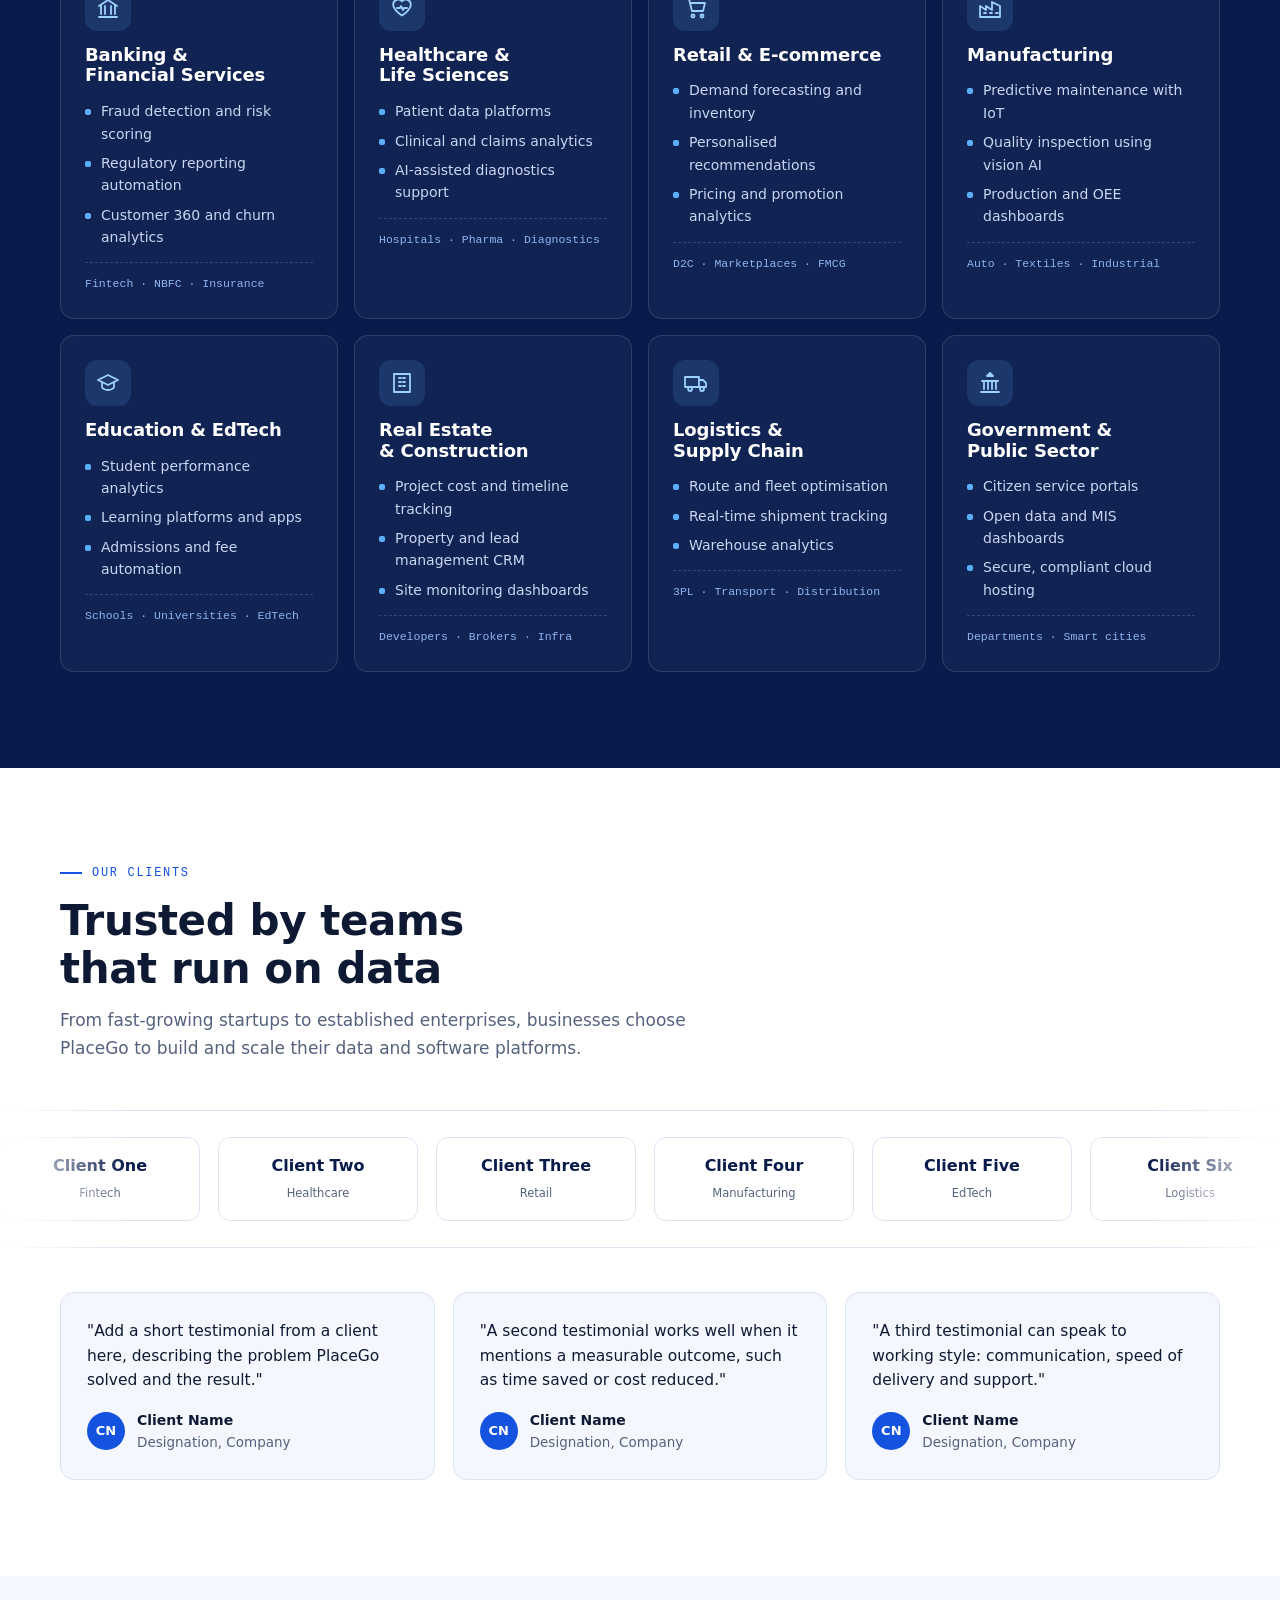
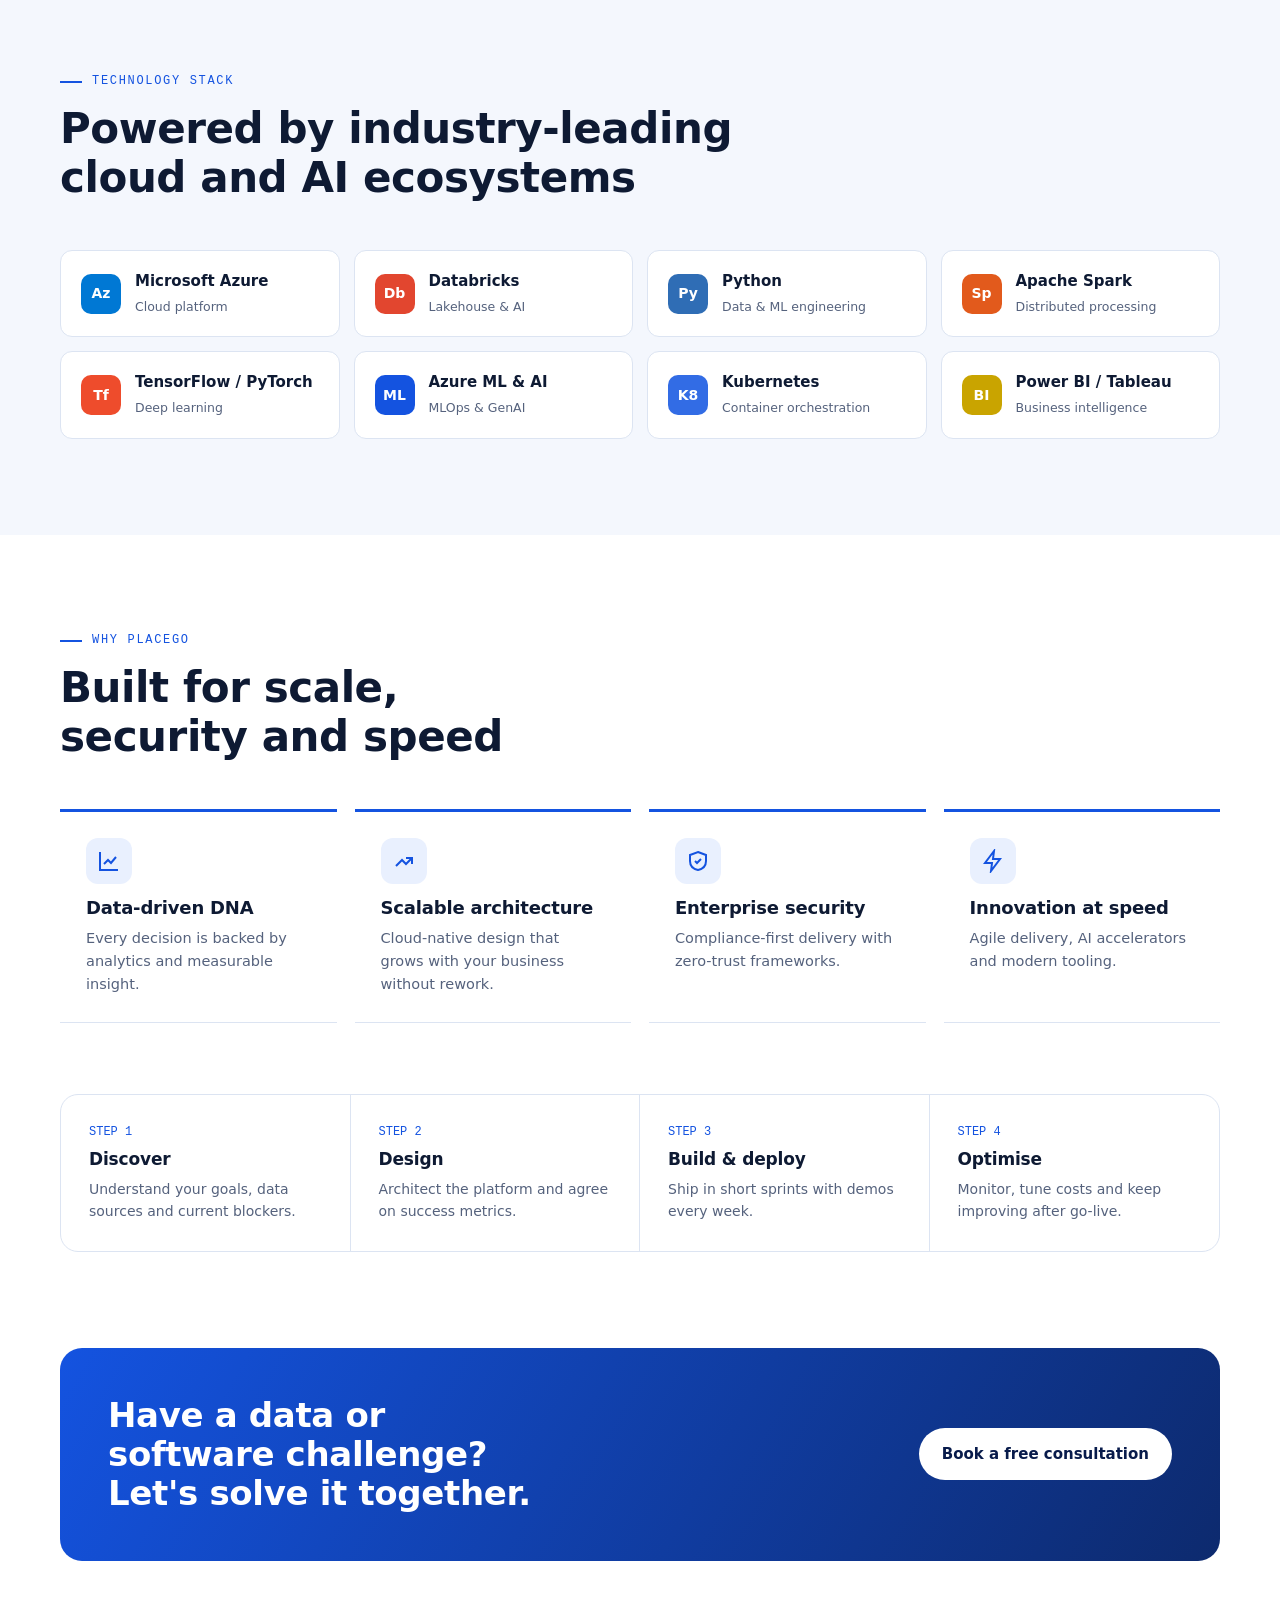
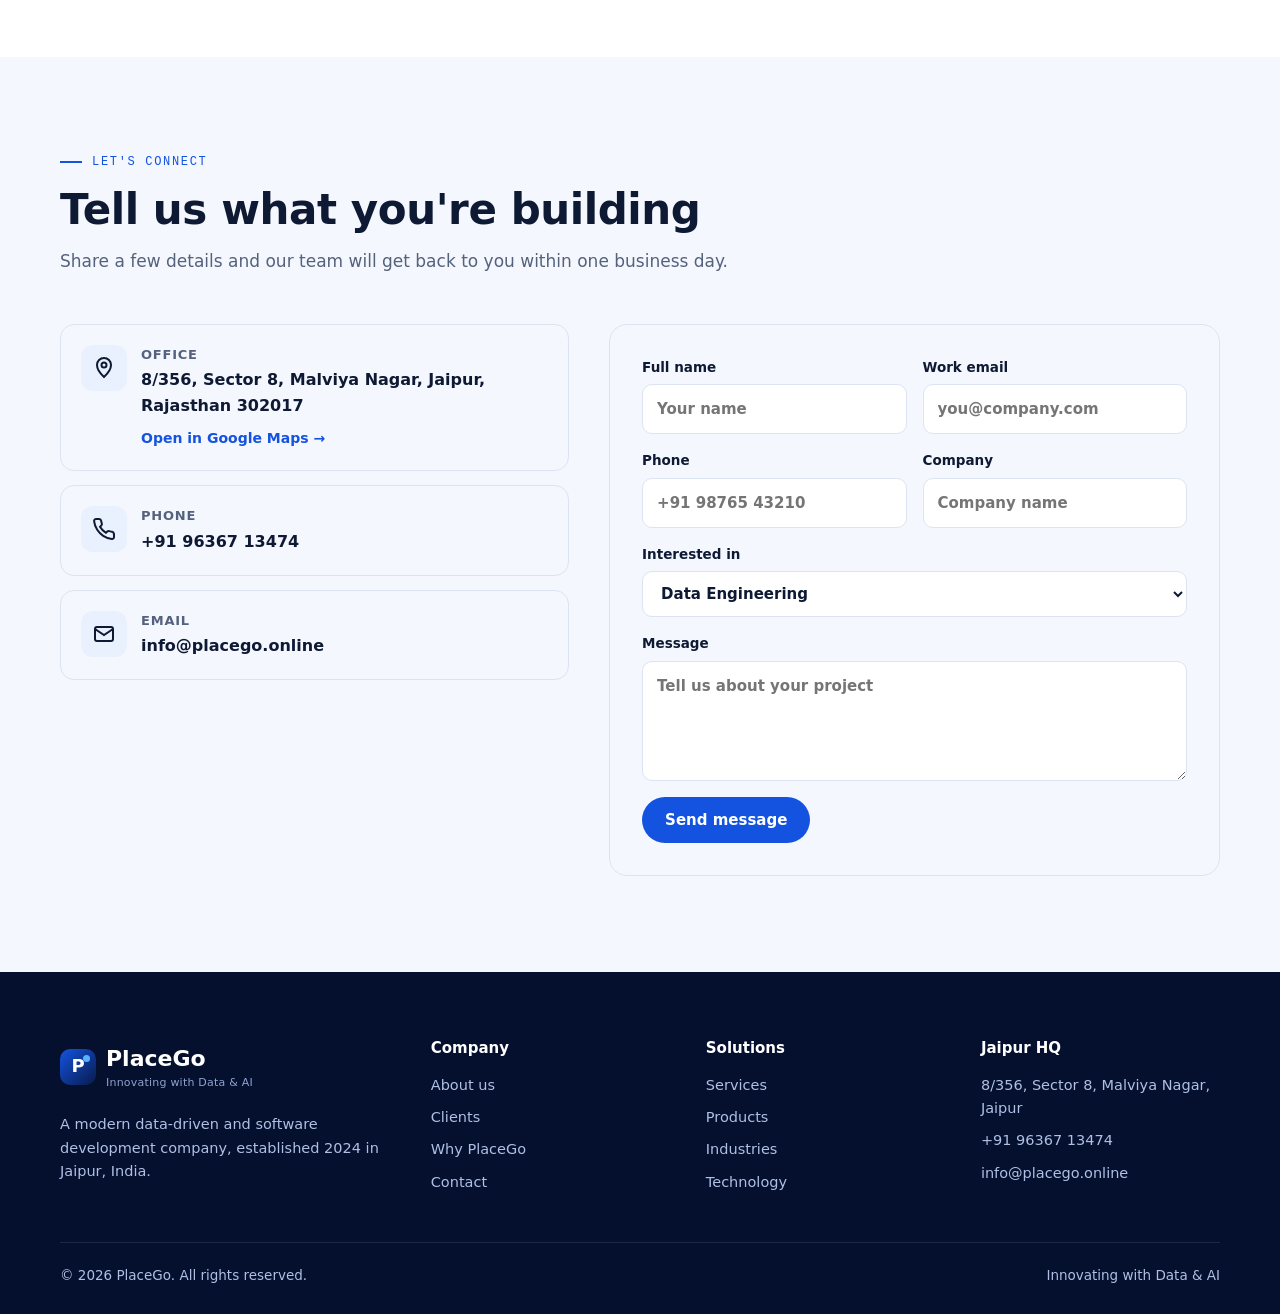
==== commit 7b9af64e: "Add social links: footer display + admin management Co-Authored-By: Claude Sonnet 4.6 <noreply@anthr" ====
--- a/index.html
+++ b/index.html
@@ -269,7 +269,7 @@
       <div><h5>Solutions</h5><ul><li><a href="#services">Services</a></li><li><a href="#products">Products</a></li><li><a href="#industries">Industries</a></li><li><a href="#tech">Technology</a></li></ul></div>
       <div><h5>Jaipur HQ</h5><ul><li>8/356, Sector 8, Malviya Nagar, Jaipur</li><li>+91 96367 13474</li><li>info@placego.online</li></ul></div>
     </div>
-    <div class="foot-bot"><span>© <span id="yr">2026</span> PlaceGo. All rights reserved.</span><span>Innovating with Data &amp; AI</span></div>
+    <div class="foot-bot"><span>© <span id="yr">2026</span> PlaceGo. All rights reserved.</span><div id="social-links" class="social-links"></div><span>Innovating with Data &amp; AI</span></div>
   </div>
 </footer>
 
--- a/css/style.css
+++ b/css/style.css
@@ -0,0 +1,251 @@
+/* Layout: corporate blue-and-white; deep navy hero band, white content bands, one cobalt accent, data-flow motif. Single light theme by design. */
+:root{
+  --navy:#081B4B;
+  --navy-2:#0D2A6E;
+  --blue:#1453E0;
+  --blue-soft:#E9F0FE;
+  --sky:#5AB0FF;
+  --ink:#0E1A33;
+  --muted:#55627D;
+  --line:#DCE4F2;
+  --paper:#FFFFFF;
+  --tint:#F4F7FD;
+  --f-display:"Sora","Segoe UI",system-ui,sans-serif;
+  --f-body:"Plus Jakarta Sans","Segoe UI",system-ui,sans-serif;
+  --f-mono:"JetBrains Mono",ui-monospace,Menlo,monospace;
+  --r:14px;
+  --wrap:1200px;
+  color-scheme:light;
+}
+*{box-sizing:border-box}
+html{scroll-behavior:smooth}
+body{margin:0;background:var(--paper);color:var(--ink);font-family:var(--f-body);font-size:16px;line-height:1.6;-webkit-font-smoothing:antialiased}
+a{color:inherit;text-decoration:none}
+img{max-width:100%}
+h1,h2,h3,h4{font-family:var(--f-display);line-height:1.15;margin:0;text-wrap:balance;letter-spacing:-.01em}
+p{margin:0}
+.wrap{max-width:var(--wrap);margin:0 auto;padding-left:max(20px,env(safe-area-inset-left,0px));padding-right:max(20px,env(safe-area-inset-right,0px))}
+.eyebrow{font-family:var(--f-mono);font-size:12px;letter-spacing:.14em;text-transform:uppercase;color:var(--blue);display:inline-flex;align-items:center;gap:10px}
+.eyebrow::before{content:"";width:22px;height:2px;background:currentColor}
+.sec{padding-block:96px}
+.sec-head{display:grid;gap:14px;max-width:680px;margin-bottom:48px}
+.sec-head h2{font-size:clamp(28px,4vw,42px);font-weight:700}
+.sec-head p{color:var(--muted);font-size:17px}
+.btn{display:inline-flex;align-items:center;gap:8px;font-weight:600;font-size:15px;padding:13px 22px;border-radius:999px;border:1.5px solid transparent;transition:transform .2s,background .2s,color .2s,border-color .2s;cursor:pointer;font-family:var(--f-body)}
+.btn:focus-visible,a:focus-visible,button:focus-visible,input:focus-visible,select:focus-visible,textarea:focus-visible{outline:3px solid var(--sky);outline-offset:2px}
+.btn-primary{background:var(--blue);color:#fff}
+.btn-primary:hover{background:#0F44BD;transform:translateY(-1px)}
+.btn-ghost{border-color:rgba(255,255,255,.35);color:#fff}
+.btn-ghost:hover{background:rgba(255,255,255,.1)}
+.btn-outline{border-color:var(--blue);color:var(--blue)}
+.btn-outline:hover{background:var(--blue);color:#fff}
+
+/* NAV */
+.nav{position:sticky;top:env(safe-area-inset-top,0px);z-index:50;background:rgba(255,255,255,.92);backdrop-filter:blur(12px);border-bottom:1px solid var(--line)}
+.nav .wrap{display:flex;align-items:center;justify-content:space-between;gap:20px;height:72px}
+.logo{display:flex;align-items:center;gap:10px;font-family:var(--f-display);font-weight:800;font-size:22px;color:var(--navy)}
+.logo-mark{width:36px;height:36px;border-radius:10px;background:linear-gradient(135deg,var(--blue),var(--navy));display:grid;place-items:center;color:#fff;font-size:18px;position:relative;overflow:hidden}
+.logo-mark::after{content:"";position:absolute;right:6px;top:6px;width:7px;height:7px;border-radius:50%;background:var(--sky)}
+.logo small{display:block;font-family:var(--f-body);font-weight:500;font-size:11px;color:var(--muted);letter-spacing:.02em;margin-top:-2px}
+.menu{display:flex;gap:4px;align-items:center}
+.menu a{font-size:14.5px;font-weight:500;padding:8px 12px;border-radius:8px;color:var(--ink)}
+.menu a:hover{background:var(--blue-soft);color:var(--blue)}
+.nav-cta{display:flex;gap:10px;align-items:center}
+.burger{display:none;background:none;border:1px solid var(--line);border-radius:10px;width:42px;height:42px;cursor:pointer;color:var(--ink)}
+@media (max-width:1020px){
+  .menu{display:none;position:absolute;left:0;right:0;top:72px;flex-direction:column;align-items:stretch;background:#fff;border-bottom:1px solid var(--line);padding:12px max(20px,env(safe-area-inset-right,0px)) 18px max(20px,env(safe-area-inset-left,0px))}
+  .menu.open{display:flex}
+  .menu a{padding:12px}
+  .burger{display:grid;place-items:center}
+  .nav-cta .btn{display:none}
+}
+
+/* HERO */
+.hero{background:radial-gradient(1200px 500px at 85% -10%,rgba(90,176,255,.28),transparent 60%),linear-gradient(160deg,var(--navy) 0%,var(--navy-2) 100%);color:#fff;position:relative;overflow:hidden}
+.hero::before{content:"";position:absolute;inset:0;background-image:linear-gradient(rgba(255,255,255,.05) 1px,transparent 1px),linear-gradient(90deg,rgba(255,255,255,.05) 1px,transparent 1px);background-size:48px 48px;mask-image:linear-gradient(to bottom,#000 30%,transparent)}
+.hero .wrap{position:relative;display:grid;grid-template-columns:1.1fr .9fr;gap:56px;align-items:center;padding-block:88px 96px}
+.hero .eyebrow{color:var(--sky)}
+.hero h1{font-size:clamp(36px,5.4vw,62px);font-weight:800;margin:18px 0 22px}
+.hero h1 em{font-style:normal;background:linear-gradient(90deg,#7CC4FF,#fff);-webkit-background-clip:text;background-clip:text;color:transparent}
+.hero p.lead{color:#C9D6F2;font-size:18px;max-width:560px}
+.hero .ctas{display:flex;gap:12px;flex-wrap:wrap;margin-top:32px}
+.chips{display:flex;flex-wrap:wrap;gap:8px;margin-top:36px}
+.chips span{font-family:var(--f-mono);font-size:12px;padding:6px 12px;border:1px solid rgba(255,255,255,.2);border-radius:999px;color:#DCE7FF}
+
+/* pipeline visual */
+.pipe{background:rgba(255,255,255,.06);border:1px solid rgba(255,255,255,.14);border-radius:20px;padding:22px;backdrop-filter:blur(6px);min-width:0}
+.pipe-top{display:flex;justify-content:space-between;align-items:center;font-family:var(--f-mono);font-size:12px;color:#9FB6E6;margin-bottom:18px}
+.live{display:inline-flex;align-items:center;gap:6px;color:#7CF0B4}
+.live::before{content:"";width:8px;height:8px;border-radius:50%;background:#33D68A;box-shadow:0 0 0 0 rgba(51,214,138,.6);animation:pulse 2s infinite}
+@keyframes pulse{70%{box-shadow:0 0 0 8px rgba(51,214,138,0)}100%{box-shadow:0 0 0 0 rgba(51,214,138,0)}}
+.stages{display:grid;gap:10px}
+.stage{display:grid;grid-template-columns:34px 1fr auto;gap:12px;align-items:center;background:rgba(8,27,75,.55);border:1px solid rgba(255,255,255,.08);border-radius:12px;padding:12px 14px;position:relative;overflow:hidden}
+.stage::after{content:"";position:absolute;left:-40%;top:0;bottom:0;width:40%;background:linear-gradient(90deg,transparent,rgba(124,196,255,.18),transparent);animation:flow 3.2s linear infinite}
+.stage:nth-child(2)::after{animation-delay:.8s}.stage:nth-child(3)::after{animation-delay:1.6s}.stage:nth-child(4)::after{animation-delay:2.4s}
+@keyframes flow{to{left:110%}}
+.stage i{width:34px;height:34px;border-radius:9px;display:grid;place-items:center;background:rgba(90,176,255,.16);color:#9ED0FF;font-style:normal}
+.stage b{font-weight:600;font-size:14.5px;display:block}
+.stage small{color:#9FB6E6;font-size:12.5px}
+.stage .val{font-family:var(--f-mono);font-size:12px;color:#7CC4FF}
+.pipe-foot{display:grid;grid-template-columns:repeat(3,1fr);gap:10px;margin-top:14px}
+.pipe-foot div{background:rgba(255,255,255,.05);border-radius:10px;padding:10px 12px}
+.pipe-foot b{display:block;font-family:var(--f-display);font-size:18px}
+.pipe-foot small{font-size:11.5px;color:#9FB6E6}
+@media (max-width:920px){.hero .wrap{grid-template-columns:1fr;padding-block:64px 72px}}
+@media (prefers-reduced-motion:reduce){.stage::after,.live::before,.marquee-track{animation:none!important}html{scroll-behavior:auto}}
+
+/* STATS */
+.stats{background:#fff;border-bottom:1px solid var(--line)}
+.stats .wrap{display:grid;grid-template-columns:repeat(4,1fr)}
+.stat{padding:30px 24px;border-right:1px solid var(--line)}
+.stat:last-child{border-right:0}
+.stat b{font-family:var(--f-display);font-size:34px;color:var(--navy);font-variant-numeric:tabular-nums;display:block}
+.stat span{color:var(--muted);font-size:14px}
+@media (max-width:720px){.stats .wrap{grid-template-columns:1fr 1fr}.stat:nth-child(2){border-right:0}.stat:nth-child(-n+2){border-bottom:1px solid var(--line)}}
+
+/* ABOUT */
+.about-grid{display:grid;grid-template-columns:1fr 1fr;gap:56px;align-items:start}
+.about-copy{display:grid;gap:18px;color:var(--muted);font-size:17px}
+.about-copy strong{color:var(--ink)}
+.mv{display:grid;gap:16px}
+.mv-card{padding:28px;border-radius:var(--r);background:var(--tint);border:1px solid var(--line)}
+.mv-card.dark{background:var(--navy);color:#fff;border-color:var(--navy)}
+.mv-card.dark p{color:#C9D6F2}
+.mv-card h3{font-size:20px;margin-bottom:8px}
+.mv-card p{color:var(--muted)}
+@media (max-width:860px){.about-grid{grid-template-columns:1fr}}
+
+/* SERVICES */
+.services{background:var(--tint)}
+.tabs{display:flex;gap:8px;flex-wrap:wrap;margin-bottom:28px}
+.tab{font-family:var(--f-body);font-weight:600;font-size:14.5px;padding:10px 18px;border-radius:999px;border:1.5px solid var(--line);background:#fff;color:var(--ink);cursor:pointer}
+.tab[aria-selected="true"]{background:var(--blue);border-color:var(--blue);color:#fff}
+.svc-grid{display:grid;grid-template-columns:repeat(4,1fr);gap:18px}
+.svc{background:#fff;border:1px solid var(--line);border-radius:var(--r);padding:26px;display:grid;gap:12px;align-content:start;transition:border-color .2s,transform .2s,box-shadow .2s}
+.svc:hover{border-color:var(--blue);transform:translateY(-3px);box-shadow:0 14px 30px -18px rgba(20,83,224,.45)}
+.ico{width:46px;height:46px;border-radius:12px;background:var(--blue-soft);color:var(--blue);display:grid;place-items:center}
+.ico svg{width:24px;height:24px}
+.svc h3{font-size:17.5px}
+.svc p{color:var(--muted);font-size:14.5px}
+@media (max-width:1020px){.svc-grid{grid-template-columns:1fr 1fr}}
+@media (max-width:560px){.svc-grid{grid-template-columns:1fr}}
+
+/* PRODUCTS */
+.prod-grid{display:grid;grid-template-columns:repeat(2,1fr);gap:22px}
+.prod{border:1px solid var(--line);border-radius:18px;padding:30px;display:grid;gap:16px;position:relative;overflow:hidden;background:#fff}
+.prod::before{content:"";position:absolute;right:-60px;top:-60px;width:180px;height:180px;border-radius:50%;background:radial-gradient(circle,var(--blue-soft),transparent 70%)}
+.prod-top{display:flex;justify-content:space-between;align-items:flex-start;gap:12px;position:relative}
+.prod .tag{font-family:var(--f-mono);font-size:11.5px;letter-spacing:.08em;text-transform:uppercase;color:var(--blue);background:var(--blue-soft);padding:5px 10px;border-radius:6px;white-space:nowrap}
+.prod h3{font-size:24px;color:var(--navy)}
+.prod p{color:var(--muted)}
+.prod ul{margin:0;padding:0;list-style:none;display:grid;gap:8px}
+.prod li{display:flex;gap:10px;font-size:14.5px}
+.prod li::before{content:"";flex:none;width:18px;height:18px;margin-top:3px;border-radius:50%;background:var(--blue) url("data:image/svg+xml,%3Csvg xmlns='http://www.w3.org/2000/svg' viewBox='0 0 24 24' fill='none' stroke='white' stroke-width='3'%3E%3Cpath d='M5 12l5 5L20 7'/%3E%3C/svg%3E") center/11px no-repeat}
+.prod .more{font-weight:600;color:var(--blue);font-size:14.5px;display:inline-flex;gap:6px;align-items:center}
+.prod .more:hover{gap:10px}
+.prod.feature{grid-column:1/-1;background:linear-gradient(135deg,var(--navy),var(--navy-2));color:#fff;border-color:var(--navy);grid-template-columns:1.2fr 1fr;align-items:center;gap:32px}
+.prod.feature::before{background:radial-gradient(circle,rgba(90,176,255,.3),transparent 70%)}
+.prod.feature h3{color:#fff;font-size:30px}
+.prod.feature p{color:#C9D6F2}
+.prod.feature .tag{background:rgba(90,176,255,.18);color:#9ED0FF}
+.prod.feature .more{color:#9ED0FF}
+.prod.feature li::before{background-color:var(--sky)}
+.feat-l,.feat-r{display:grid;gap:16px;position:relative;min-width:0}
+@media (max-width:860px){.prod-grid{grid-template-columns:1fr}.prod.feature{grid-template-columns:1fr}}
+
+/* INDUSTRIES */
+.industries{background:var(--navy);color:#fff}
+.industries .sec-head p{color:#B9C8EA}
+.industries .eyebrow{color:var(--sky)}
+.ind-grid{display:grid;grid-template-columns:repeat(4,1fr);gap:16px}
+.ind{background:rgba(255,255,255,.04);border:1px solid rgba(255,255,255,.12);border-radius:var(--r);padding:24px;display:grid;gap:14px;align-content:start;transition:background .25s,border-color .25s}
+.ind:hover{background:rgba(255,255,255,.08);border-color:var(--sky)}
+.ind .ico{background:rgba(90,176,255,.14);color:#9ED0FF}
+.ind h3{font-size:18px}
+.ind ul{margin:0;padding:0;list-style:none;display:grid;gap:7px;color:#C9D6F2;font-size:14px}
+.ind li{padding-left:16px;position:relative}
+.ind li::before{content:"";position:absolute;left:0;top:9px;width:6px;height:6px;border-radius:2px;background:var(--sky)}
+.ind .uses{font-family:var(--f-mono);font-size:11.5px;color:#8FB4F0;border-top:1px dashed rgba(255,255,255,.15);padding-top:12px;margin-top:auto}
+@media (max-width:1020px){.ind-grid{grid-template-columns:1fr 1fr}}
+@media (max-width:560px){.ind-grid{grid-template-columns:1fr}}
+
+/* CLIENTS */
+.marquee{overflow:hidden;border-block:1px solid var(--line);padding-block:26px;mask-image:linear-gradient(90deg,transparent,#000 10%,#000 90%,transparent)}
+.marquee-track{display:flex;gap:18px;width:max-content;animation:scroll 38s linear infinite}
+.marquee:hover .marquee-track{animation-play-state:paused}
+@keyframes scroll{to{transform:translateX(-50%)}}
+.client{flex:none;width:200px;height:84px;border:1px solid var(--line);border-radius:12px;display:grid;place-items:center;text-align:center;background:#fff;padding:10px}
+.client b{font-family:var(--f-display);font-size:16px;color:var(--navy);display:block}
+.client small{font-size:11.5px;color:var(--muted)}
+.client-note{color:var(--muted);font-size:13.5px;margin-top:16px}
+.quote-grid{display:grid;grid-template-columns:repeat(3,1fr);gap:18px;margin-top:44px}
+.quote{border-radius:var(--r);padding:26px;background:var(--tint);border:1px solid var(--line);display:grid;gap:16px;align-content:space-between}
+.quote p{font-size:15.5px}
+.quote footer{display:flex;gap:12px;align-items:center;font-size:13.5px;color:var(--muted)}
+.quote footer span:first-child{width:38px;height:38px;border-radius:50%;background:var(--blue);color:#fff;display:grid;place-items:center;font-weight:700;font-size:13px;flex:none}
+.quote footer b{color:var(--ink);display:block;font-size:14px}
+@media (max-width:860px){.quote-grid{grid-template-columns:1fr}}
+
+/* TECH */
+.tech{background:var(--tint)}
+.tech-grid{display:grid;grid-template-columns:repeat(4,1fr);gap:14px}
+.tech-item{background:#fff;border:1px solid var(--line);border-radius:12px;padding:18px 20px;display:flex;gap:14px;align-items:center}
+.tech-item .dot{width:40px;height:40px;border-radius:10px;display:grid;place-items:center;font-family:var(--f-display);font-weight:700;font-size:14px;color:#fff;flex:none}
+.tech-item b{font-size:15px;display:block}
+.tech-item small{color:var(--muted);font-size:12.5px}
+@media (max-width:1020px){.tech-grid{grid-template-columns:1fr 1fr}}
+@media (max-width:480px){.tech-grid{grid-template-columns:1fr}}
+
+/* WHY + PROCESS */
+.why-grid{display:grid;grid-template-columns:repeat(4,1fr);gap:18px}
+.why{padding:26px;border-top:3px solid var(--blue);background:#fff;box-shadow:0 1px 0 var(--line)}
+.why h3{font-size:18px;margin:14px 0 8px}
+.why p{color:var(--muted);font-size:14.5px}
+.process{margin-top:72px;display:grid;grid-template-columns:repeat(4,1fr);gap:0;border:1px solid var(--line);border-radius:18px;overflow:hidden}
+.step{padding:28px;border-right:1px solid var(--line);display:grid;gap:8px}
+.step:last-child{border-right:0}
+.step .n{font-family:var(--f-mono);font-size:12px;color:var(--blue)}
+.step h4{font-size:17px}
+.step p{color:var(--muted);font-size:14px}
+@media (max-width:1020px){.why-grid{grid-template-columns:1fr 1fr}.process{grid-template-columns:1fr 1fr}.step:nth-child(2){border-right:0}.step:nth-child(-n+2){border-bottom:1px solid var(--line)}}
+@media (max-width:560px){.why-grid,.process{grid-template-columns:1fr}.step{border-right:0;border-bottom:1px solid var(--line)}.step:last-child{border-bottom:0}}
+
+/* CTA band */
+.cta-band{background:linear-gradient(120deg,var(--blue),var(--navy-2));color:#fff;border-radius:22px;padding:48px;display:flex;justify-content:space-between;align-items:center;gap:24px;flex-wrap:wrap}
+.cta-band h2{font-size:clamp(24px,3.4vw,34px);max-width:620px}
+.cta-band .btn{background:#fff;color:var(--navy)}
+.cta-band .btn:hover{background:var(--blue-soft)}
+
+/* CONTACT */
+.contact-grid{display:grid;grid-template-columns:1fr 1.2fr;gap:40px;align-items:start}
+.info{display:grid;gap:14px}
+.info-row{display:flex;gap:14px;padding:20px;border:1px solid var(--line);border-radius:var(--r);align-items:flex-start}
+.info-row b{display:block;font-size:13px;color:var(--muted);font-weight:600;text-transform:uppercase;letter-spacing:.06em;margin-bottom:2px}
+.info-row span,.info-row a{font-size:16px;font-weight:600;color:var(--ink);user-select:all;word-break:break-word}
+.info-row .ico{flex:none}
+form.card{background:var(--tint);border:1px solid var(--line);border-radius:18px;padding:32px;display:grid;gap:16px}
+.row2{display:grid;grid-template-columns:1fr 1fr;gap:16px}
+label{display:grid;gap:6px;font-size:13.5px;font-weight:600}
+input,select,textarea{font:inherit;font-size:15px;padding:12px 14px;border:1.5px solid var(--line);border-radius:10px;background:#fff;color:var(--ink);width:100%}
+input:focus,select:focus,textarea:focus{border-color:var(--blue);outline:none}
+textarea{min-height:120px;resize:vertical}
+.form-msg{font-size:14px;color:#0F7A4A;font-weight:600}
+@media (max-width:860px){.contact-grid{grid-template-columns:1fr}}
+@media (max-width:520px){.row2{grid-template-columns:1fr}form.card{padding:22px}.cta-band{padding:32px 24px}}
+
+/* FOOTER */
+footer.site{background:#050F2E;color:#AFC0E4;padding-block:64px 28px}
+.foot-grid{display:grid;grid-template-columns:1.4fr 1fr 1fr 1fr;gap:36px}
+footer.site h5{font-family:var(--f-display);color:#fff;font-size:15px;margin:0 0 14px}
+footer.site ul{list-style:none;margin:0;padding:0;display:grid;gap:9px;font-size:14.5px}
+footer.site a:hover{color:#fff}
+footer.site .logo{color:#fff}
+footer.site .logo small{color:#8FA3CF}
+.foot-about{display:grid;gap:16px;font-size:14.5px;max-width:320px}
+.foot-bot{border-top:1px solid rgba(255,255,255,.1);margin-top:48px;padding-top:22px;display:flex;justify-content:space-between;gap:12px;flex-wrap:wrap;font-size:13.5px}
+@media (max-width:860px){.foot-grid{grid-template-columns:1fr 1fr}}
+@media (max-width:480px){.foot-grid{grid-template-columns:1fr}}
+.social-links{display:flex;gap:10px;align-items:center}
+.social-links a{display:flex;align-items:center;justify-content:center;width:34px;height:34px;border-radius:8px;background:rgba(255,255,255,.08);color:#AFC0E4;transition:background .2s,color .2s}
+.social-links a:hover{background:var(--blue);color:#fff}
+.social-links svg{width:18px;height:18px;fill:none;stroke:currentColor;stroke-width:2;stroke-linecap:round;stroke-linejoin:round}
